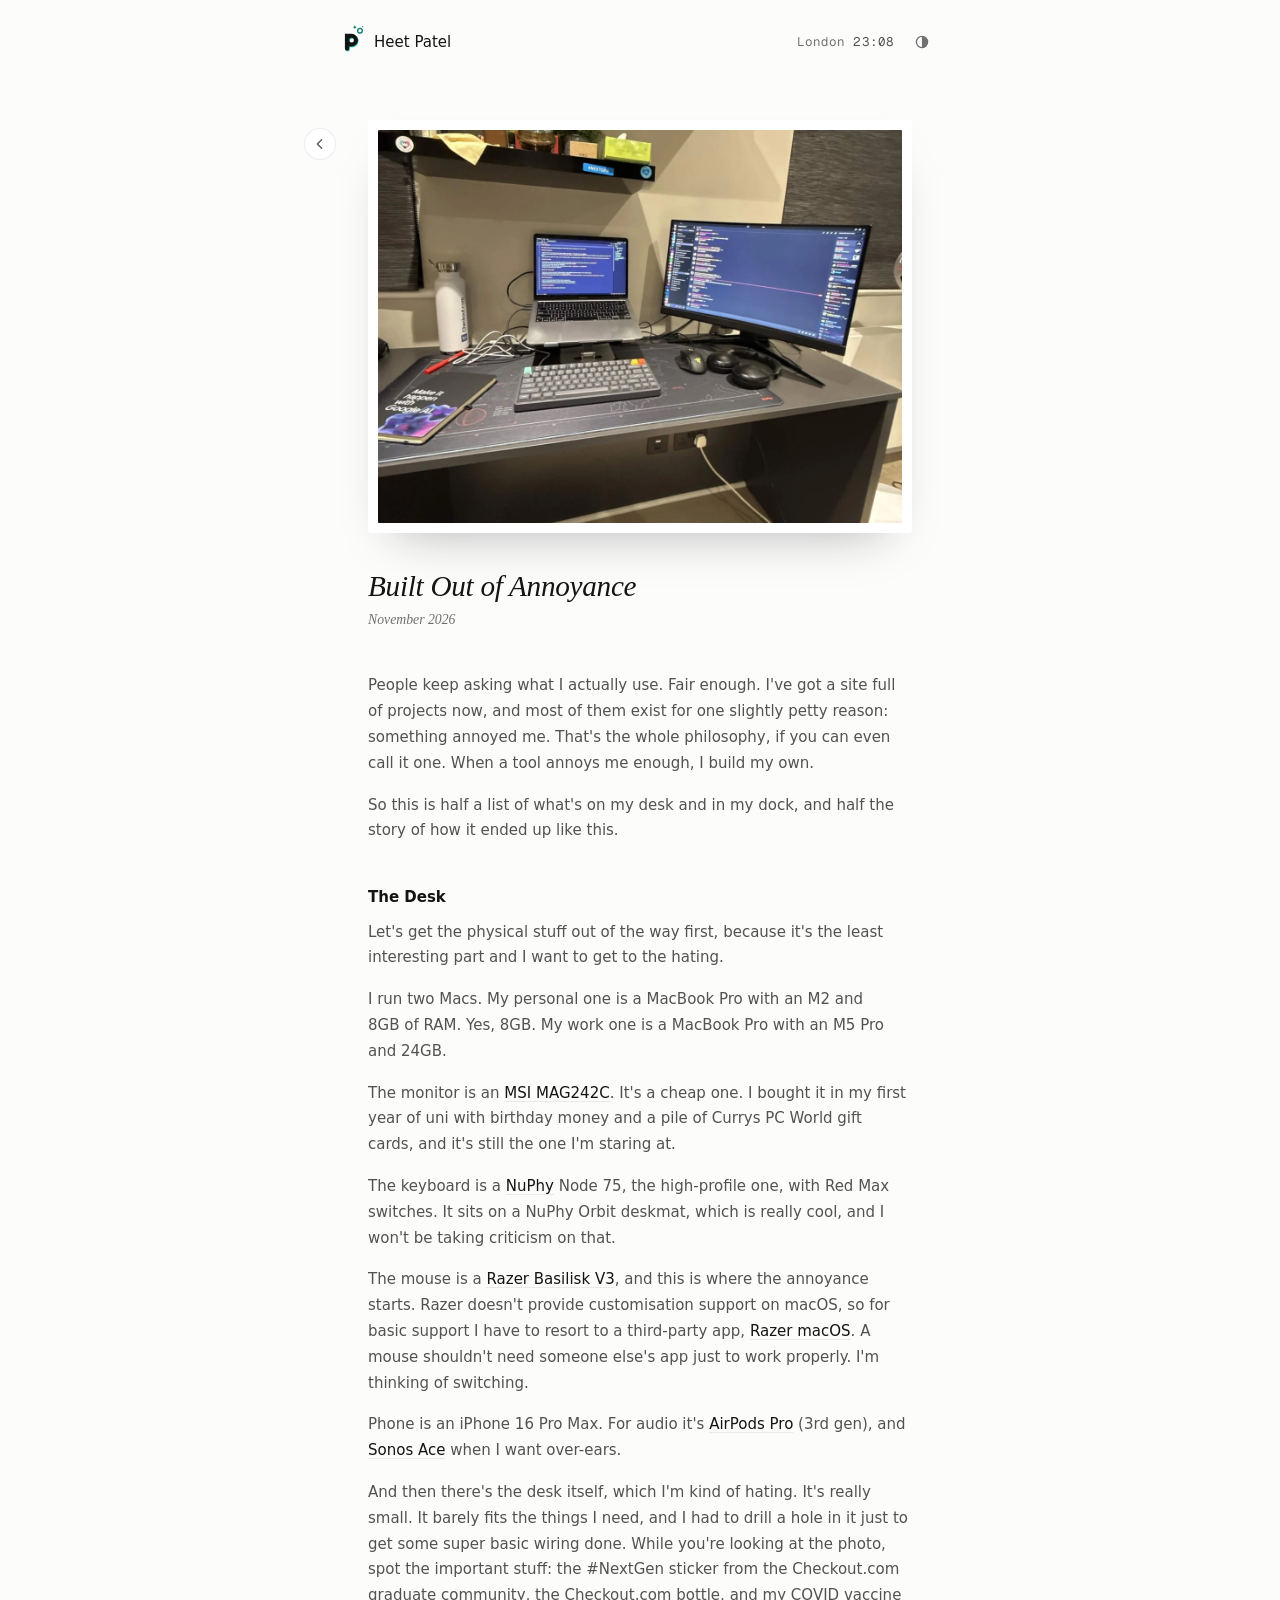
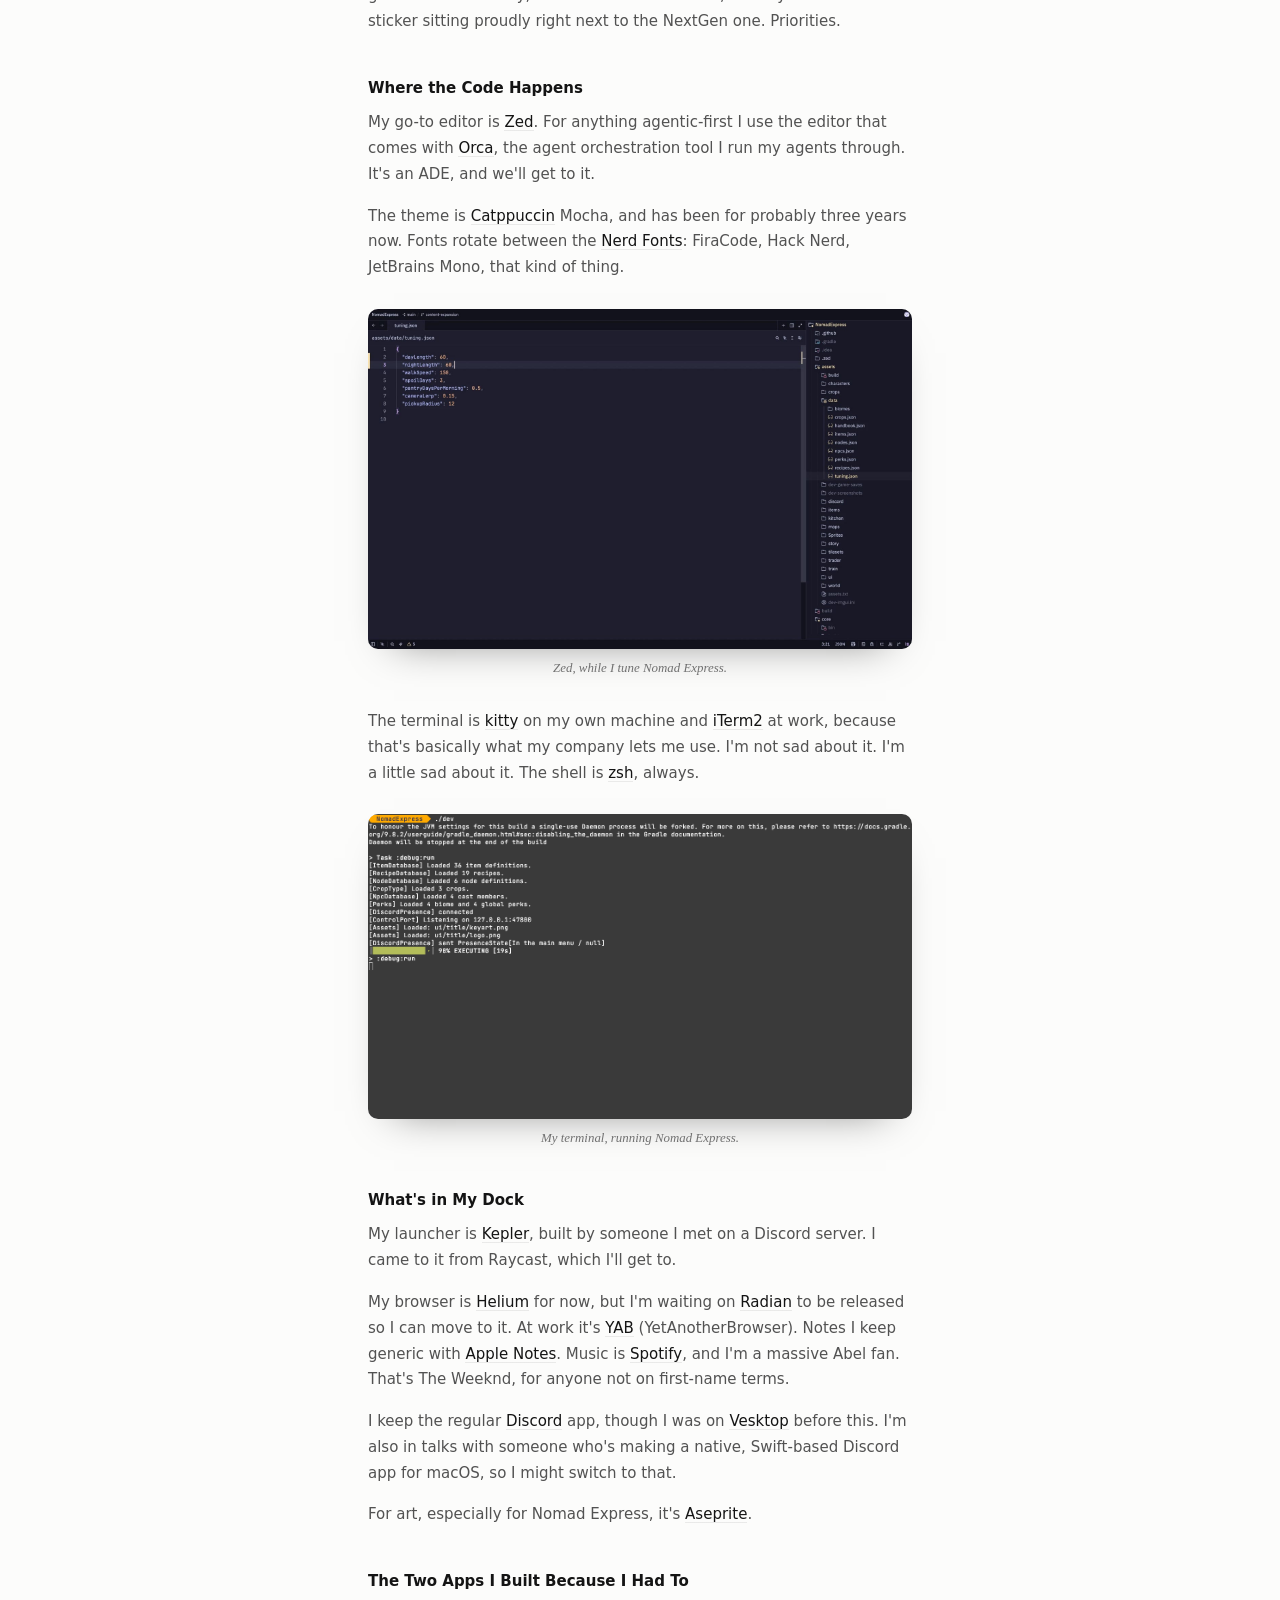
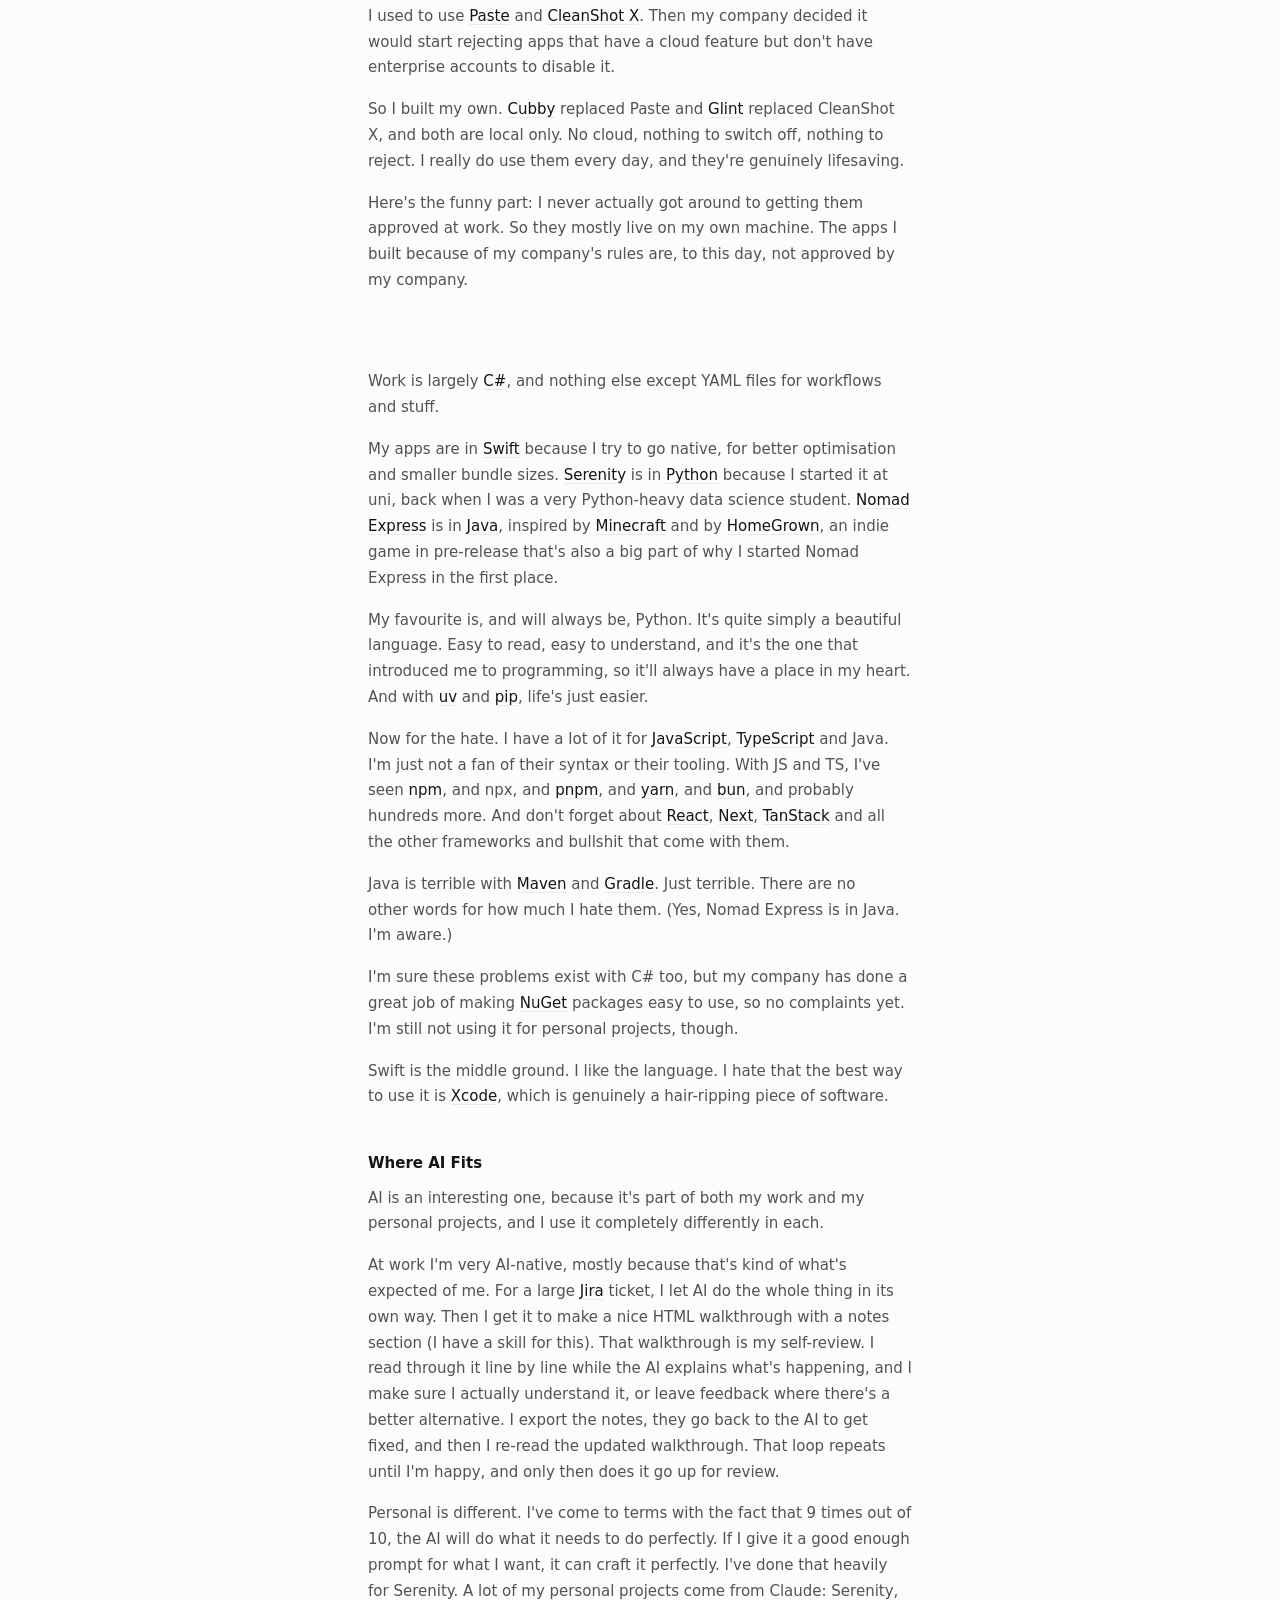
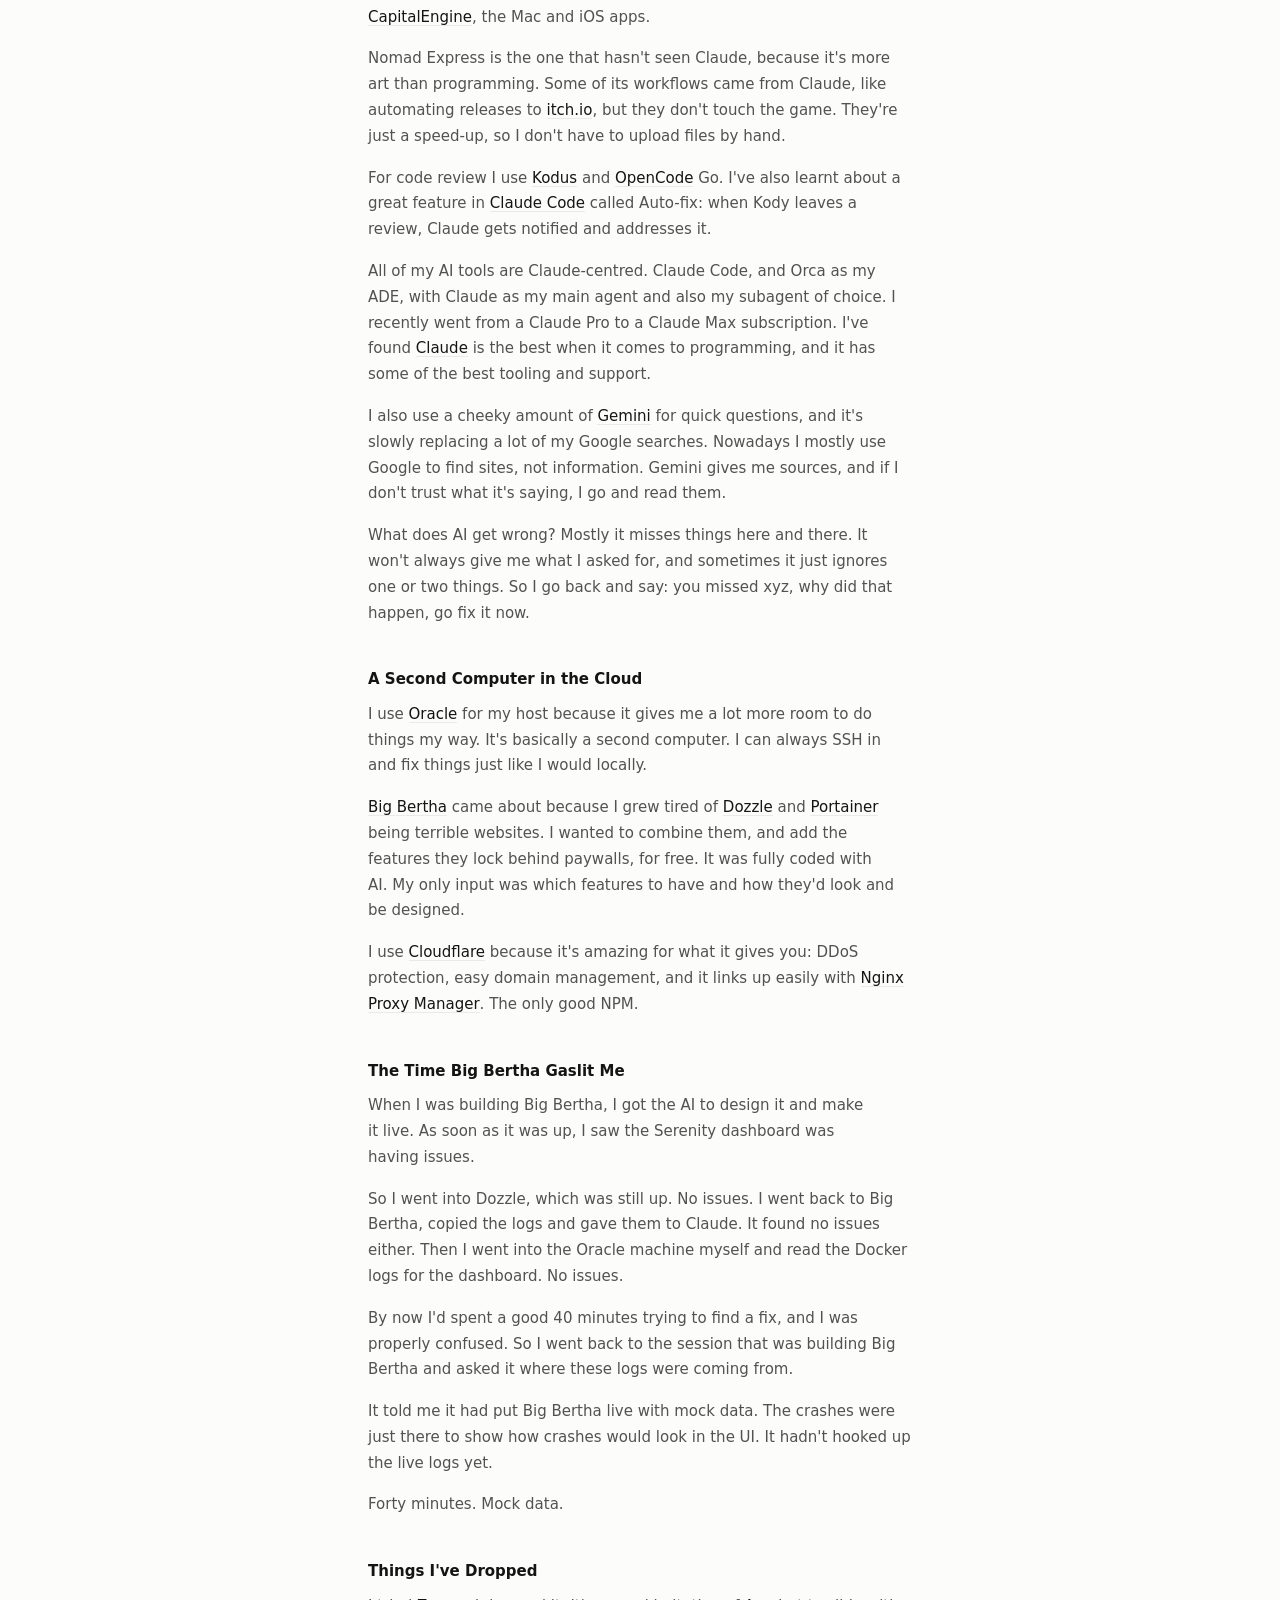
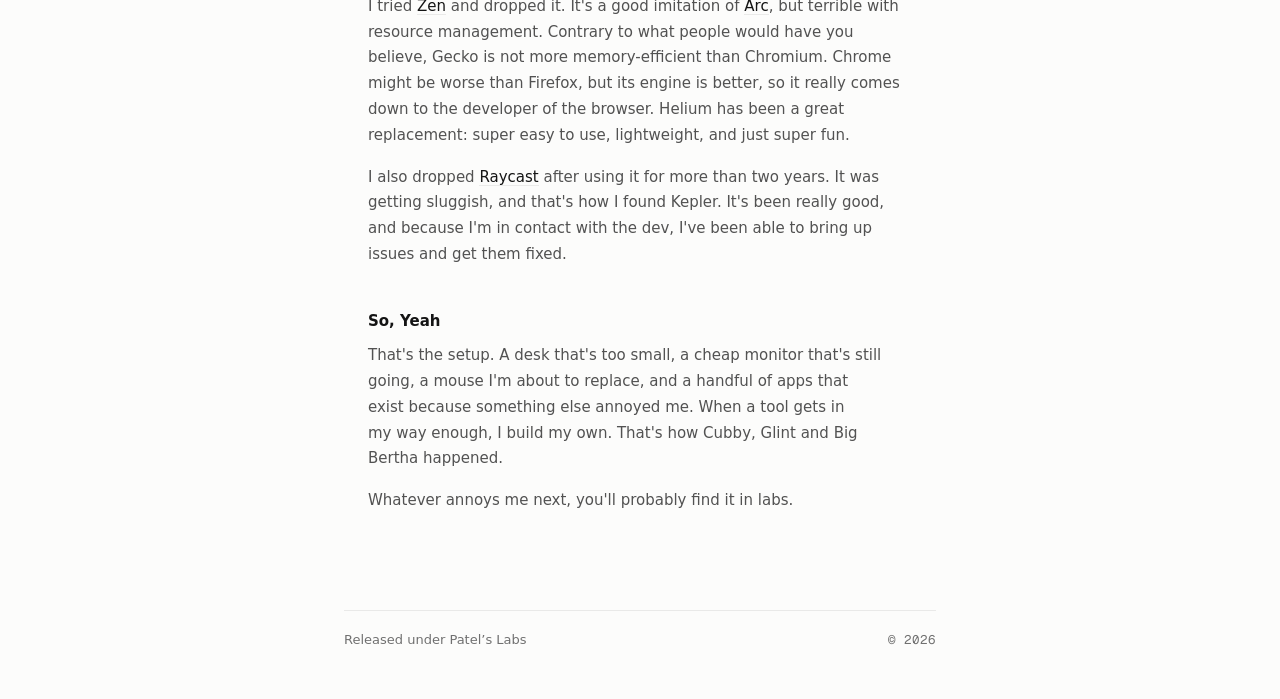
==== lab-notes/built-out-of-annoyance/index.html @ 15975103 "Add lab notes and the first post, Built Out of Annoyance" ====
<!doctype html>
<html lang="en">
<head>
  <meta charset="utf-8">
  <meta name="viewport" content="width=device-width, initial-scale=1">
  <title>Built Out of Annoyance · Heet Patel</title>
  <meta name="description" content="What's on my desk and in my dock, and why most of my tools exist because something else annoyed me.">
  <meta name="color-scheme" content="dark light">
  <meta name="theme-color" content="#0B0B0C" media="(prefers-color-scheme: dark)">
  <meta name="theme-color" content="#FCFCFB" media="(prefers-color-scheme: light)">
  <meta property="og:title" content="Built Out of Annoyance">
  <meta property="og:description" content="What's on my desk and in my dock, and why most of my tools exist because something else annoyed me.">
  <meta property="og:image" content="https://patelheet.com/assets/notes/built-out-of-annoyance/desk.jpg">
  <meta property="og:url" content="https://patelheet.com/lab-notes/built-out-of-annoyance/">
  <meta property="og:type" content="article">
  <meta name="twitter:card" content="summary_large_image">
  <link rel="icon" href="/assets/brand/favicon.svg" type="image/svg+xml">
  <link rel="icon" href="/assets/brand/favicon.ico" sizes="any">
  <link rel="apple-touch-icon" href="/assets/brand/apple-touch-icon.png">
  <link rel="preconnect" href="https://fonts.googleapis.com">
  <link rel="preconnect" href="https://fonts.gstatic.com" crossorigin>
  <link rel="stylesheet" href="https://fonts.googleapis.com/css2?family=Geist+Mono:wght@400;500&display=swap">
  <link rel="preconnect" href="https://api.fontshare.com" crossorigin>
  <link rel="stylesheet" href="https://api.fontshare.com/v2/css?f[]=satoshi@400,500,700&display=swap">
  <link rel="stylesheet" href="https://api.fontshare.com/v2/css?f[]=sentient@300,301,400,401&display=swap">
  <link rel="stylesheet" href="/styles.css">
  <link rel="stylesheet" href="/notes.css">
  <script>
    document.documentElement.classList.add("js");
    try { const t = localStorage.getItem("theme"); if (t) document.documentElement.dataset.theme = t; } catch (e) {}
  </script>
</head>
<body>
  <a class="skip" href="#main">Skip to content</a>
  <header class="bar" data-reveal>
    <a class="id" href="/" aria-label="Heet Patel, home">
      <svg class="mark" viewBox="128 -6 326 448" aria-hidden="true">
        <path class="mark-shadow" transform="translate(12,12)" fill-rule="evenodd" d="M140,140 H250 A105,105 0 0 1 250,350 H210 V385 A35,35 0 0 1 140,385 Z M210,245 A40,40 0 1 0 290,245 A40,40 0 1 0 210,245 Z"/>
        <path class="mark-p" fill-rule="evenodd" d="M140,140 H250 A105,105 0 0 1 250,350 H210 V385 A35,35 0 0 1 140,385 Z M210,245 A40,40 0 1 0 290,245 A40,40 0 1 0 210,245 Z"/>
        <circle class="mark-ring" cx="390" cy="88" r="39"/>
        <path class="mark-spark" d="M305,0 Q311,24 335,30 Q311,36 305,60 Q299,36 275,30 Q299,24 305,0 Z"/>
        <circle class="mark-dot" cx="436" cy="22" r="10"/>
      </svg>
      <span>Heet Patel</span>
    </a>
    <div class="bar-right">
      <span class="clock" title="My local time">London <time id="clock">--:--</time></span>
      <button class="theme" id="theme" type="button" aria-label="Toggle light and dark theme">
        <svg viewBox="0 0 20 20" aria-hidden="true"><circle cx="10" cy="10" r="7"/><path d="M10 3 A7 7 0 0 1 10 17 Z"/></svg>
      </button>
    </div>
  </header>

  <main id="main">
    <article class="post">
      <a class="back" href="/#notes-h" aria-label="Back to home"><svg viewBox="0 0 16 16" aria-hidden="true"><path d="M10 3 5 8l5 5" fill="none" stroke="currentColor" stroke-width="1.6" stroke-linecap="round" stroke-linejoin="round"/></svg></a>
      <button class="hero rv" type="button" data-zoom><img src="/assets/notes/built-out-of-annoyance/desk.jpg" alt="My desk: a MacBook Pro on a stand, an MSI monitor, a NuPhy keyboard on a NuPhy Orbit deskmat, a Razer mouse, Sonos Ace headphones and a Checkout.com bottle, under two shelves" width="1200" height="1600"></button>
      <h1 class="rv">Built Out of Annoyance</h1>
      <p class="date rv"><time datetime="2026-11">November 2026</time></p>
<p class="rv">People keep asking what I actually use. Fair enough. I've got a site full of projects now, and most of them exist for one slightly petty reason: something annoyed me. That's the whole philosophy, if you can even call it one. When a tool annoys me enough, I build my own.</p>

<p class="rv">So this is half a list of what's on my desk and in my dock, and half the story of how it ended up like this.</p>

<h2 class="rv">The Desk</h2>

<p class="rv">Let's get the physical stuff out of the way first, because it's the least interesting part and I want to get to the hating.</p>

<p class="rv">I run two Macs. My personal one is a MacBook Pro with an M2 and 8GB of RAM. Yes, 8GB. My work one is a MacBook Pro with an M5 Pro and 24GB.</p>

<p class="rv">The monitor is an <a class="tool" data-tool="msi">MSI MAG242C</a>. It's a cheap one. I bought it in my first year of uni with birthday money and a pile of Currys PC World gift cards, and it's still the one I'm staring at.</p>

<p class="rv">The keyboard is a <a class="tool" data-tool="nuphy">NuPhy</a> Node 75, the high-profile one, with Red Max switches. It sits on a NuPhy Orbit deskmat, which is really cool, and I won't be taking criticism on that.</p>

<p class="rv">The mouse is a <a class="tool" data-tool="razer">Razer Basilisk V3</a>, and this is where the annoyance starts. Razer doesn't provide customisation support on macOS, so for basic support I have to resort to a third-party app, <a class="tool" data-tool="razermacos">Razer macOS</a>. A mouse shouldn't need someone else's app just to work properly. I'm thinking of switching.</p>

<p class="rv">Phone is an iPhone 16 Pro Max. For audio it's <a class="tool" data-tool="airpods">AirPods Pro</a> (3rd gen), and <a class="tool" data-tool="sonos">Sonos Ace</a> when I want over-ears.</p>

<p class="rv">And then there's the desk itself, which I'm kind of hating. It's really small. It barely fits the things I need, and I had to drill a hole in it just to get some super basic wiring done. While you're looking at the photo, spot the important stuff: the #NextGen sticker from the Checkout.com graduate community, the Checkout.com bottle, and my COVID vaccine sticker sitting proudly right next to the NextGen one. Priorities.</p>

<h2 class="rv">Where the Code Happens</h2>

<p class="rv">My go-to editor is <a class="tool" data-tool="zed">Zed</a>. For anything agentic-first I use the editor that comes with <a class="tool" data-tool="orca">Orca</a>, the agent orchestration tool I run my agents through. It's an ADE, and we'll get to it.</p>

<p class="rv">The theme is <a class="tool" data-tool="catppuccin">Catppuccin</a> Mocha, and has been for probably three years now. Fonts rotate between the <a class="tool" data-tool="nerdfonts">Nerd Fonts</a>: FiraCode, Hack Nerd, JetBrains Mono, that kind of thing.</p>

<figure class="rv">
  <button class="shot" type="button" data-zoom><img src="/assets/notes/built-out-of-annoyance/zed.jpg" alt="Zed with a JSON tuning file open, the Nomad Express project tree on the right" width="1600" height="1000" loading="lazy"></button>
  <figcaption>Zed, while I tune Nomad Express.</figcaption>
</figure>

<p class="rv">The terminal is <a class="tool" data-tool="kitty">kitty</a> on my own machine and <a class="tool" data-tool="iterm">iTerm2</a> at work, because that's basically what my company lets me use. I'm not sad about it. I'm a little sad about it. The shell is <a class="tool" data-tool="zsh">zsh</a>, always.</p>

<figure class="rv">
  <button class="shot" type="button" data-zoom><img src="/assets/notes/built-out-of-annoyance/terminal.png" alt="A terminal running Nomad Express through Gradle, loading items, recipes, NPCs and perks" width="1264" height="707" loading="lazy"></button>
  <figcaption>My terminal, running Nomad Express.</figcaption>
</figure>

<h2 class="rv">What's in My Dock</h2>

<p class="rv">My launcher is <a class="tool" data-tool="kepler">Kepler</a>, built by someone I met on a Discord server. I came to it from Raycast, which I'll get to.</p>

<p class="rv">My browser is <a class="tool" data-tool="helium">Helium</a> for now, but I'm waiting on <a class="tool" data-tool="radian">Radian</a> to be released so I can move to it. At work it's <a class="tool" data-tool="yab">YAB</a> (YetAnotherBrowser). Notes I keep generic with <a class="tool" data-tool="notes">Apple Notes</a>. Music is <a class="tool" data-tool="spotify">Spotify</a>, and I'm a massive Abel fan. That's The Weeknd, for anyone not on first-name terms.</p>

<p class="rv">I keep the regular <a class="tool" data-tool="discord">Discord</a> app, though I was on <a class="tool" data-tool="vesktop">Vesktop</a> before this. I'm also in talks with someone who's making a native, Swift-based Discord app for macOS, so I might switch to that.</p>

<p class="rv">For art, especially for Nomad Express, it's <a class="tool" data-tool="aseprite">Aseprite</a>.</p>

<h2 class="rv">The Two Apps I Built Because I Had To</h2>

<p class="rv">I used to use <a class="tool" data-tool="paste">Paste</a> and <a class="tool" data-tool="cleanshot">CleanShot X</a>. Then my company decided it would start rejecting apps that have a cloud feature but don't have enterprise accounts to disable it.</p>

<p class="rv">So I built my own. <a class="tool" data-tool="cubby">Cubby</a> replaced Paste and <a class="tool" data-tool="glint">Glint</a> replaced CleanShot X, and both are local only. No cloud, nothing to switch off, nothing to reject. I really do use them every day, and they're genuinely lifesaving.</p>

<p class="rv">Here's the funny part: I never actually got around to getting them approved at work. So they mostly live on my own machine. The apps I built because of my company's rules are, to this day, not approved by my company.</p>

<h2 class="rv">Languages I Love, and Languages I Put Up With</h2>

<p class="rv">Work is largely <a class="tool" data-tool="csharp">C#</a>, and nothing else except YAML files for workflows and stuff.</p>

<p class="rv">My apps are in <a class="tool" data-tool="swift">Swift</a> because I try to go native, for better optimisation and smaller bundle sizes. <a class="tool" data-tool="serenity">Serenity</a> is in <a class="tool" data-tool="python">Python</a> because I started it at uni, back when I was a very Python-heavy data science student. <a class="tool" data-tool="nomad">Nomad Express</a> is in <a class="tool" data-tool="java">Java</a>, inspired by <a class="tool" data-tool="minecraft">Minecraft</a> and by <a class="tool" data-tool="homegrown">HomeGrown</a>, an indie game in pre-release that's also a big part of why I started Nomad Express in the first place.</p>

<p class="rv">My favourite is, and will always be, Python. It's quite simply a beautiful language. Easy to read, easy to understand, and it's the one that introduced me to programming, so it'll always have a place in my heart. And with <a class="tool" data-tool="uv">uv</a> and <a class="tool" data-tool="pip">pip</a>, life's just easier.</p>

<p class="rv">Now for the hate. I have a lot of it for <a class="tool" data-tool="js">JavaScript</a>, <a class="tool" data-tool="ts">TypeScript</a> and Java. I'm just not a fan of their syntax or their tooling. With JS and TS, I've seen <a class="tool" data-tool="npm">npm</a>, and npx, and <a class="tool" data-tool="pnpm">pnpm</a>, and <a class="tool" data-tool="yarn">yarn</a>, and <a class="tool" data-tool="bun">bun</a>, and probably hundreds more. And don't forget about <a class="tool" data-tool="react">React</a>, <a class="tool" data-tool="next">Next</a>, <a class="tool" data-tool="tanstack">TanStack</a> and all the other frameworks and bullshit that come with them.</p>

<p class="rv">Java is terrible with <a class="tool" data-tool="maven">Maven</a> and <a class="tool" data-tool="gradle">Gradle</a>. Just terrible. There are no other words for how much I hate them. (Yes, Nomad Express is in Java. I'm aware.)</p>

<p class="rv">I'm sure these problems exist with C# too, but my company has done a great job of making <a class="tool" data-tool="nuget">NuGet</a> packages easy to use, so no complaints yet. I'm still not using it for personal projects, though.</p>

<p class="rv">Swift is the middle ground. I like the language. I hate that the best way to use it is <a class="tool" data-tool="xcode">Xcode</a>, which is genuinely a hair-ripping piece of software.</p>

<h2 class="rv">Where AI Fits</h2>

<p class="rv">AI is an interesting one, because it's part of both my work and my personal projects, and I use it completely differently in each.</p>

<p class="rv">At work I'm very AI-native, mostly because that's kind of what's expected of me. For a large <a class="tool" data-tool="jira">Jira</a> ticket, I let AI do the whole thing in its own way. Then I get it to make a nice HTML walkthrough with a notes section (I have a skill for this). That walkthrough is my self-review. I read through it line by line while the AI explains what's happening, and I make sure I actually understand it, or leave feedback where there's a better alternative. I export the notes, they go back to the AI to get fixed, and then I re-read the updated walkthrough. That loop repeats until I'm happy, and only then does it go up for review.</p>

<p class="rv">Personal is different. I've come to terms with the fact that 9 times out of 10, the AI will do what it needs to do perfectly. If I give it a good enough prompt for what I want, it can craft it perfectly. I've done that heavily for Serenity. A lot of my personal projects come from Claude: Serenity, <a class="tool" data-tool="capitalengine">CapitalEngine</a>, the Mac and iOS apps.</p>

<p class="rv">Nomad Express is the one that hasn't seen Claude, because it's more art than programming. Some of its workflows came from Claude, like automating releases to <a class="tool" data-tool="itch">itch.io</a>, but they don't touch the game. They're just a speed-up, so I don't have to upload files by hand.</p>

<p class="rv">For code review I use <a class="tool" data-tool="kodus">Kodus</a> and <a class="tool" data-tool="opencode">OpenCode</a> Go. I've also learnt about a great feature in <a class="tool" data-tool="claudecode">Claude Code</a> called Auto-fix: when Kody leaves a review, Claude gets notified and addresses it.</p>

<p class="rv">All of my AI tools are Claude-centred. Claude Code, and Orca as my ADE, with Claude as my main agent and also my subagent of choice. I recently went from a Claude Pro to a Claude Max subscription. I've found <a class="tool" data-tool="claude">Claude</a> is the best when it comes to programming, and it has some of the best tooling and support.</p>

<p class="rv">I also use a cheeky amount of <a class="tool" data-tool="gemini">Gemini</a> for quick questions, and it's slowly replacing a lot of my Google searches. Nowadays I mostly use Google to find sites, not information. Gemini gives me sources, and if I don't trust what it's saying, I go and read them.</p>

<p class="rv">What does AI get wrong? Mostly it misses things here and there. It won't always give me what I asked for, and sometimes it just ignores one or two things. So I go back and say: you missed xyz, why did that happen, go fix it now.</p>

<h2 class="rv">A Second Computer in the Cloud</h2>

<p class="rv">I use <a class="tool" data-tool="oracle">Oracle</a> for my host because it gives me a lot more room to do things my way. It's basically a second computer. I can always SSH in and fix things just like I would locally.</p>

<p class="rv"><a class="tool" data-tool="bertha">Big Bertha</a> came about because I grew tired of <a class="tool" data-tool="dozzle">Dozzle</a> and <a class="tool" data-tool="portainer">Portainer</a> being terrible websites. I wanted to combine them, and add the features they lock behind paywalls, for free. It was fully coded with AI. My only input was which features to have and how they'd look and be designed.</p>

<p class="rv">I use <a class="tool" data-tool="cloudflare">Cloudflare</a> because it's amazing for what it gives you: DDoS protection, easy domain management, and it links up easily with <a class="tool" data-tool="npmanager">Nginx Proxy Manager</a>. The only good NPM.</p>

<h2 class="rv">The Time Big Bertha Gaslit Me</h2>

<p class="rv">When I was building Big Bertha, I got the AI to design it and make it live. As soon as it was up, I saw the Serenity dashboard was having issues.</p>

<p class="rv">So I went into Dozzle, which was still up. No issues. I went back to Big Bertha, copied the logs and gave them to Claude. It found no issues either. Then I went into the Oracle machine myself and read the Docker logs for the dashboard. No issues.</p>

<p class="rv">By now I'd spent a good 40 minutes trying to find a fix, and I was properly confused. So I went back to the session that was building Big Bertha and asked it where these logs were coming from.</p>

<p class="rv">It told me it had put Big Bertha live with mock data. The crashes were just there to show how crashes would look in the UI. It hadn't hooked up the live logs yet.</p>

<p class="rv">Forty minutes. Mock data.</p>

<h2 class="rv">Things I've Dropped</h2>

<p class="rv">I tried <a class="tool" data-tool="zen">Zen</a> and dropped it. It's a good imitation of <a class="tool" data-tool="arc">Arc</a>, but terrible with resource management. Contrary to what people would have you believe, Gecko is not more memory-efficient than Chromium. Chrome might be worse than Firefox, but its engine is better, so it really comes down to the developer of the browser. Helium has been a great replacement: super easy to use, lightweight, and just super fun.</p>

<p class="rv">I also dropped <a class="tool" data-tool="raycast">Raycast</a> after using it for more than two years. It was getting sluggish, and that's how I found Kepler. It's been really good, and because I'm in contact with the dev, I've been able to bring up issues and get them fixed.</p>

<h2 class="rv">So, Yeah</h2>

<p class="rv">That's the setup. A desk that's too small, a cheap monitor that's still going, a mouse I'm about to replace, and a handful of apps that exist because something else annoyed me. When a tool gets in my way enough, I build my own. That's how Cubby, Glint and Big Bertha happened.</p>

<p class="rv">Whatever annoys me next, you'll probably find it in labs.</p>

    </article>
  </main>

  <footer class="foot" data-reveal>
    <span>Released under Patel&rsquo;s Labs</span>
    <span class="mono">&copy; <span id="year">2026</span></span>
  </footer>

  <script src="/script.js" defer></script>
  <script src="/notes.js" defer></script>
</body>
</html>
---- styles.css ----
/* Heet Patel — patelheet.com
   Near-black / near-white neutrals; the Patel's Labs teal only lives in the logo and the status dot. */

:root {
  --bg: #0B0B0C;
  --surface: #151516;
  --ink: #EDEDEC;
  --ink-2: #A3A3A3;
  --ink-3: #8A8A8A;
  --line: rgba(237, 237, 236, 0.08);
  --hover: rgba(237, 237, 236, 0.04);
  --thumb-bg: #1A1A1B;
  --accent: #19B8A6;
  --shadow-p: #0E7C74;
  --mark: #EDEDEC;
  --spark: #6FF5DC;

  --sans: "Satoshi", "Helvetica Neue", system-ui, sans-serif;
  --serif: "Sentient", "Iowan Old Style", Georgia, serif;
  --mono: "Geist Mono", ui-monospace, "SF Mono", Menlo, monospace;
  --serif-size: 0.86;
  --ease: cubic-bezier(0.16, 1, 0.3, 1);
  --ease-io: cubic-bezier(0.65, 0, 0.35, 1);
  color-scheme: dark;
}

:root[data-theme="light"] {
  --bg: #FCFCFB;
  --surface: #FFFFFF;
  --ink: #141414;
  --ink-2: #525252;
  --ink-3: #707070;
  --line: rgba(20, 20, 20, 0.08);
  --hover: rgba(20, 20, 20, 0.03);
  --thumb-bg: #F0F0EF;
  --accent: #0E7C74;
  --shadow-p: #19B8A6;
  --mark: #141414;
  --spark: #0E7C74;
  color-scheme: light;
}

@media (prefers-color-scheme: light) {
  :root:not([data-theme="dark"]) {
    --bg: #FCFCFB;
    --surface: #FFFFFF;
    --ink: #141414;
    --ink-2: #525252;
    --ink-3: #707070;
    --line: rgba(20, 20, 20, 0.08);
    --hover: rgba(20, 20, 20, 0.03);
    --thumb-bg: #F0F0EF;
    --accent: #0E7C74;
    --shadow-p: #19B8A6;
    --mark: #141414;
    --spark: #0E7C74;
    color-scheme: light;
  }
}

*, *::before, *::after { box-sizing: border-box; }
html { -webkit-text-size-adjust: 100%; }
body {
  margin: 0;
  background: var(--bg);
  color: var(--ink-2);
  font: 400 15px/1.6 var(--sans);
  -webkit-font-smoothing: antialiased;
  text-rendering: optimizeLegibility;
  font-feature-settings: "ss01", "cv11";
}
::selection { background: var(--accent); color: var(--bg); }

.skip {
  position: absolute; left: 16px; top: -40px;
  background: var(--ink); color: var(--bg); padding: 6px 10px; border-radius: 6px;
  z-index: 10; transition: top 0.2s var(--ease);
}
.skip:focus { top: 12px; }

:focus-visible { outline: 2px solid var(--accent); outline-offset: 3px; border-radius: 4px; }

/* ---------- layout ---------- */
.bar, main, .foot {
  width: 100%;
  max-width: 640px;
  margin-inline: auto;
  padding-inline: 24px;
}

.bar {
  display: flex; align-items: center; justify-content: space-between;
  padding-top: 28px; padding-bottom: 8px;
}
.id {
  display: inline-flex; align-items: center; gap: 10px;
  color: var(--ink); text-decoration: none; font-weight: 500;
}
.bar-right { display: flex; align-items: center; gap: 14px; }
.clock { font: 400 12.5px/1 var(--mono); color: var(--ink-3); letter-spacing: 0.01em; }
.clock time { color: var(--ink-2); font-variant-numeric: tabular-nums; }
.clock .sep { animation: blink 2s steps(1) infinite; }
@keyframes blink { 50% { opacity: 0.25; } }

.theme {
  width: 28px; height: 28px; display: grid; place-items: center;
  background: none; border: 0; border-radius: 6px; cursor: pointer;
  color: var(--ink-3); transition: color 0.2s, background 0.2s;
}
.theme:hover { color: var(--ink); background: var(--hover); }
.theme svg { width: 16px; height: 16px; transition: transform 0.6s var(--ease); }
.theme svg circle { fill: none; stroke: currentColor; stroke-width: 1.6; }
.theme svg path { fill: currentColor; }
:root[data-theme="light"] .theme svg { transform: rotate(180deg); }

/* ---------- mark ---------- */
.mark { width: 20px; height: 27px; overflow: visible; position: relative; top: -4px; } /* centre the P (not the bubbles) on the name's caps */
.mark-p { fill: var(--mark); }
.mark-shadow { fill: var(--shadow-p); }
.mark-ring { fill: none; stroke: var(--accent); stroke-width: 22; transform-box: fill-box; transform-origin: center; }
.mark-spark, .mark-dot { fill: var(--spark); transform-box: fill-box; transform-origin: center; }

/* bubbles rise once on load, and again on hover */
.mark-ring { animation: rise 0.9s var(--ease) 0.35s backwards; }
.mark-spark { animation: twinkle 0.9s var(--ease) 0.55s backwards; }
.mark-dot { animation: rise 0.9s var(--ease) 0.7s backwards; }
@keyframes rise { from { opacity: 0; transform: translateY(60%) scale(0.4); } }
@keyframes twinkle { 0% { opacity: 0; transform: scale(0) rotate(-90deg); } }

/* ---------- intro ---------- */
.intro { padding-top: 88px; }
h1 {
  margin: 0 0 20px;
  font: 300 calc(30px * var(--serif-size)) / 1.22 var(--serif);
  letter-spacing: -0.01em;
  color: var(--ink);
  text-wrap: balance;
}
h1 em { font-style: italic; }
.intro p { margin: 0; max-width: 54ch; text-wrap: pretty; }

/* ---------- tiles ---------- */
.tiles {
  display: grid; grid-template-columns: repeat(3, 1fr);
  margin-top: 40px;
  border: 1px solid var(--line); border-radius: 12px; overflow: hidden;
}
.tile {
  display: flex; flex-direction: column; gap: 2px;
  padding: 16px 16px 18px;
  transition: background 0.3s var(--ease);
}
.tile + .tile { border-left: 1px solid var(--line); }
.tile:hover { background: var(--hover); }
.label {
  display: inline-flex; align-items: center; gap: 7px;
  font: 500 11px/1 var(--mono); text-transform: uppercase; letter-spacing: 0.08em;
  color: var(--ink-3); margin-bottom: 10px;
}
.value { color: var(--ink); font-weight: 500; }
.sub { font-size: 13px; color: var(--ink-3); }
.pulse { position: relative; width: 6px; height: 6px; border-radius: 50%; background: var(--accent); }
.pulse::after {
  content: ""; position: absolute; inset: 0; border-radius: inherit; background: var(--accent);
  animation: ping 2.4s var(--ease) infinite;
}
@keyframes ping { 70%, 100% { transform: scale(2.6); opacity: 0; } }

/* ---------- sections + rows ---------- */
section + section { margin-top: 56px; }
h2 {
  margin: 0 0 10px;
  font: italic 400 calc(21px * var(--serif-size)) / 1 var(--serif);
  color: var(--ink);
  letter-spacing: -0.005em;
}

.rows { list-style: none; margin: 0 -10px; padding: 0; }
.row {
  position: relative;
  display: grid; grid-template-columns: 9.5rem 1fr auto; gap: 0 16px; align-items: baseline;
  padding: 14.5px 10px 13.5px; border-radius: 8px; /* optical: equal space above caps and below baseline */
  color: inherit; text-decoration: none;
  transition: background 0.25s var(--ease), opacity 0.35s var(--ease);
}
.rows li + li .row::before,
.rows.plain .row + .row::before {
  content: ""; position: absolute; left: 10px; right: 10px; top: 0;
  border-top: 1px solid var(--line);
  transition: opacity 0.25s;
}
.name { color: var(--ink); font-weight: 500; }
.what { min-width: 0; overflow: hidden; text-overflow: ellipsis; white-space: nowrap; }
.meta { font: 400 12.5px/1 var(--mono); color: var(--ink-3); font-variant-numeric: tabular-nums; }

/* interactive rows: focus the hovered one, quiet the rest */
.rows:not(.plain) .row { cursor: default; }
.rows:not(.plain) a.row { cursor: pointer; }
@media (hover: hover) {
  .rows:not(.plain):hover .row:not(:hover) { opacity: 0.45; }
  .rows:not(.plain) .row:hover { background: var(--hover); }
  .rows:not(.plain) .row:hover::before,
  .rows:not(.plain) li:hover + li .row::before { opacity: 0; }
}
a.row .name::after {
  content: "\2197"; /* north-east arrow */
  display: inline-block; margin-left: 6px;
  font: 400 12px/1 var(--sans); color: var(--ink-3);
  opacity: 0; transform: translate(-4px, 3px);
  transition: opacity 0.25s var(--ease), transform 0.35s var(--ease);
}
a.row:hover .name::after, a.row:focus-visible .name::after { opacity: 1; transform: none; }

/* thumbnails: project logo, or a letter tile when there isn't one */
.rows:not(.plain):not(.bare) .row { grid-template-columns: 30px 10.5rem 1fr auto; align-items: center; }
.rows:not(.plain):not(.bare) .desc { grid-column: 2 / -1; }
.rows.bare .row { grid-template-columns: calc(30px + 16px + 10.5rem) 1fr auto; } /* lines its text up with the labs rows */
.thumb { width: 30px; height: 30px; position: relative; top: -0.5px; /* undo the row's optical text offset */ display: grid; place-items: center; transition: transform 0.45s var(--ease); }
.thumb img { width: 26px; height: 26px; object-fit: contain; display: block; border-radius: 6px; }
.thumb.px img { border-radius: 50%; }
.thumb.blank {
  border-radius: 7px;
  background: var(--thumb-bg);
  box-shadow: inset 0 0 0 1px var(--line);
  font: italic 400 calc(19px * var(--serif-size)) / 1 var(--serif);
  color: var(--ink-3);
  padding-top: 1.5px; /* measured: Sentient italic caps sit ~1.3px high in their line box */
}
@media (hover: hover) {
  .rows:not(.plain) .row:hover .thumb { transform: rotate(-6deg) scale(1.12); }
}

/* inline description: tap/Enter on unlinked rows; read out for linked rows */
.desc {
  grid-column: 1 / -1;
  display: grid; grid-template-rows: 0fr; opacity: 0; visibility: hidden;
  transition: grid-template-rows 0.4s var(--ease), opacity 0.3s var(--ease), visibility 0s 0.4s;
}
.desc > span { overflow: hidden; min-height: 0; max-width: 54ch; font-size: 14px; }
.desc > span::before { content: ""; display: block; height: 8px; } /* spacer collapses with the row, unlike padding */
.desc-stack { display: block; margin-top: 6px; font: 400 12px/1.4 var(--mono); color: var(--ink-3); }
.row[aria-expanded="true"] .desc {
  grid-template-rows: 1fr; opacity: 1; visibility: visible;
  transition: grid-template-rows 0.4s var(--ease), opacity 0.3s var(--ease) 0.05s;
}
.row[aria-expanded] { cursor: pointer !important; }
.row[aria-expanded] .meta::after {
  content: "+"; display: inline-block; width: 1ch; margin-left: 8px; text-align: center;
  transition: transform 0.35s var(--ease);
}
.row[aria-expanded="true"] .meta::after { transform: rotate(45deg); }

/* ---------- links ---------- */
.links { margin: 0; max-width: 54ch; }
.u {
  color: var(--ink); text-decoration: none;
  background: linear-gradient(currentColor, currentColor) 0 100% / 0 1px no-repeat,
              linear-gradient(var(--line), var(--line)) 0 100% / 100% 1px no-repeat;
  transition: background-size 0.35s var(--ease);
  padding-bottom: 1px;
}
.u:hover, .u:focus-visible { background-size: 100% 1px, 100% 1px; }
.copy-label { display: inline-block; transition: opacity 0.2s, transform 0.3s var(--ease); }
.copy.swap .copy-label { opacity: 0; transform: translateY(-4px); }

/* ---------- footer ---------- */
.foot {
  position: relative;
  display: flex; justify-content: space-between;
  margin-top: 96px; padding-top: 20px; padding-bottom: 48px;
  font-size: 13px; color: var(--ink-3);
}
.foot::before { content: ""; position: absolute; top: 0; left: 24px; right: 24px; border-top: 1px solid var(--line); }
.mono { font-family: var(--mono); font-size: 12.5px; }

/* ---------- hover preview card ---------- */
.peek {
  position: fixed; left: 0; top: 0; z-index: 20;
  width: 280px; padding: 14px 16px;
  background: var(--surface);
  border: 1px solid var(--line); border-radius: 10px;
  box-shadow: 0 12px 32px -12px rgba(0, 0, 0, 0.35);
  pointer-events: none;
  opacity: 0;
  transition: opacity 0.2s var(--ease);
  will-change: transform;
}
.peek.on { opacity: 1; }
.peek p { margin: 0; }

.peek-desc { color: var(--ink); font-size: 13.5px; line-height: 1.5; }
.peek-stack { margin-top: 10px !important; font: 400 11.5px/1.4 var(--mono); color: var(--ink-3); }
@media (hover: none) { .peek { display: none; } }

/* ---------- entrance ---------- */
.js [data-reveal] { opacity: 0; transform: translateY(10px); filter: blur(4px); }
.js [data-reveal].in {
  opacity: 1; transform: none; filter: none;
  transition: opacity 0.8s var(--ease), transform 0.8s var(--ease), filter 0.8s var(--ease);
  transition-delay: calc(var(--i, 0) * 70ms);
}

/* theme switch: circular reveal from the toggle */
::view-transition-old(root), ::view-transition-new(root) { animation: none; mix-blend-mode: normal; }
::view-transition-new(root) {
  animation: reveal 0.6s var(--ease-io);
}
@keyframes reveal {
  from { clip-path: circle(0 at var(--tx, 100%) var(--ty, 0)); }
  to { clip-path: circle(var(--tr, 150vmax) at var(--tx, 100%) var(--ty, 0)); }
}

/* ---------- small screens ---------- */
@media (max-width: 560px) {
  .bar, main, .foot { padding-inline: 20px; }
  .intro { padding-top: 56px; }
  h1 { font-size: calc(26px * var(--serif-size)); }
  .clock { display: none; }
  .tiles { grid-template-columns: 1fr; }
  .tile + .tile { border-left: 0; border-top: 1px solid var(--line); }
  .tile { padding: 14px 16px; }
  .tile .label { margin-bottom: 6px; }
  .row, .rows:not(.plain) .row { grid-template-columns: 1fr auto; gap: 2px 12px; }
  .what { grid-column: 1 / -1; grid-row: 2; white-space: normal; font-size: 14px; }
  .meta { grid-column: 2; grid-row: 1; }
  .rows:not(.plain):not(.bare) .row { grid-template-columns: 30px 1fr auto; column-gap: 12px; }
  .rows:not(.plain):not(.bare) .thumb { grid-column: 1; grid-row: 1 / 3; align-self: start; margin-top: 1px; }
  .rows:not(.plain):not(.bare) .name { grid-column: 2; grid-row: 1; }
  .rows:not(.plain):not(.bare) .what { grid-column: 2 / -1; grid-row: 2; }
  .rows:not(.plain):not(.bare) .meta { grid-column: 3; grid-row: 1; }
  .rows:not(.plain):not(.bare) .desc { grid-column: 2 / -1; grid-row: 3; }
}

@media (prefers-reduced-motion: reduce) {
  *, *::before, *::after { animation: none !important; transition: none !important; }
  .js [data-reveal] { opacity: 1; transform: none; filter: none; }
}
---- notes.css ----
/* Lab notes: post pages. Builds on styles.css (tokens, bar, footer). */

:root { --frame: #E9E6E0; --frame-shadow: 0 30px 60px -30px rgba(0, 0, 0, 0.6); }
:root[data-theme="light"] { --frame: #FFFFFF; --frame-shadow: 0 24px 48px -28px rgba(20, 20, 20, 0.35); }
@media (prefers-color-scheme: light) {
  :root:not([data-theme="dark"]) { --frame: #FFFFFF; --frame-shadow: 0 24px 48px -28px rgba(20, 20, 20, 0.35); }
}

.post { position: relative; max-width: 640px; margin: 0 auto; padding: 56px 24px 0; }
.post > * { max-width: 560px; margin-left: auto; margin-right: auto; }

/* round back button: hangs left of the column on wide screens, sits inline on narrow ones */
.back {
  position: absolute; left: -40px; top: 64px;
  width: 32px; height: 32px; border-radius: 50%;
  display: grid; place-items: center;
  color: var(--ink-2); background: var(--surface);
  box-shadow: inset 0 0 0 1px var(--line);
  transition: transform 0.35s var(--ease), color 0.2s, background 0.2s;
}
.back:hover { color: var(--ink); transform: translateX(-3px); }
.back svg { width: 14px; height: 14px; }
@media (max-width: 760px) { .back { position: static; margin: 0 0 20px; } }

/* hero: a print in a frame */
.hero {
  display: block; padding: 10px; margin-bottom: 36px;
  background: var(--frame); border-radius: 3px;
  box-shadow: var(--frame-shadow);
  cursor: zoom-in; border: 0; width: 100%;
  transition: transform 0.6s var(--ease);
}
.hero:hover { transform: rotate(-0.6deg) scale(1.01); }
.hero img { display: block; width: 100%; height: auto; aspect-ratio: 4 / 3; object-fit: cover; object-position: 50% 62%; border-radius: 1px; }

.post h1 {
  margin: 0 auto 6px;
  font: italic 400 calc(34px * var(--serif-size)) / 1.2 var(--serif);
  letter-spacing: -0.01em; color: var(--ink);
}
.post .date { margin: 0 auto 44px; font: italic 400 calc(16px * var(--serif-size)) / 1.4 var(--serif); color: var(--ink-3); }

.post h2 {
  margin: 44px auto 12px;
  font: 600 15px/1.3 var(--sans); color: var(--ink); letter-spacing: 0;
}
.post p { margin: 0 auto 16px; font-size: 15px; line-height: 1.72; color: var(--ink-2); text-wrap: pretty; }
.post strong { color: var(--ink); font-weight: 500; }

/* figures */
.post figure { margin: 28px auto 32px; }
.shot {
  display: block; width: 100%; padding: 0; border: 0; cursor: zoom-in;
  border-radius: 10px; overflow: hidden; background: var(--thumb-bg);
  box-shadow: inset 0 0 0 1px var(--line), 0 18px 40px -26px rgba(0, 0, 0, 0.5);
  transition: transform 0.5s var(--ease);
}
.shot:hover { transform: translateY(-2px); }
.shot img { display: block; width: 100%; height: auto; }
.post figcaption { margin-top: 10px; text-align: center; font: italic 400 calc(15px * var(--serif-size)) / 1.4 var(--serif); color: var(--ink-3); }

/* inline tool links (popup on hover/focus/tap) */
a.tool {
  color: var(--ink); text-decoration: none; font-weight: 500;
  background: linear-gradient(var(--line), var(--line)) 0 100% / 100% 1px no-repeat;
  transition: background-size 0.3s var(--ease), color 0.2s;
}
a.tool:hover, a.tool.on { background-image: linear-gradient(currentColor, currentColor); }

.pop {
  position: fixed; left: 0; top: 0; z-index: 30; width: 272px;
  padding: 14px; border-radius: 12px;
  background: var(--surface); box-shadow: inset 0 0 0 1px var(--line), 0 20px 44px -18px rgba(0, 0, 0, 0.45);
  opacity: 0; transform: translateY(var(--from, 6px)) scale(0.97); transform-origin: var(--origin, 50% 0);
  pointer-events: none;
  transition: opacity 0.18s var(--ease), transform 0.32s var(--ease);
}
.pop.on { opacity: 1; transform: none; pointer-events: auto; }
.pop-head { display: flex; align-items: center; gap: 10px; margin-bottom: 8px; }
.pop .thumb { flex: none; }
.pop-name { display: block; color: var(--ink); font-weight: 500; font-size: 14px; line-height: 1.2; }
.pop-kind { display: block; font: 400 11.5px/1.3 var(--mono); color: var(--ink-3); }
.pop-desc { margin: 0; font-size: 13.5px; line-height: 1.5; color: var(--ink-2); }
.pop-link {
  display: inline-flex; gap: 6px; margin-top: 10px;
  font: 400 12px/1 var(--mono); color: var(--ink-3); text-decoration: none;
}
.pop-link:hover { color: var(--ink); }

/* lightbox */
.lightbox {
  border: 0; padding: 0; background: none; max-width: none; max-height: none;
  width: 100vw; height: 100vh; display: grid; place-items: center; cursor: zoom-out;
}
.lightbox:not([open]) { display: none; }
.lightbox::backdrop { background: rgba(8, 8, 9, 0); backdrop-filter: blur(0); transition: background 0.35s var(--ease), backdrop-filter 0.35s var(--ease); }
.lightbox.on::backdrop { background: rgba(8, 8, 9, 0.82); backdrop-filter: blur(6px); }
.lightbox img {
  max-width: min(92vw, 1400px); max-height: 88vh; border-radius: 6px;
  opacity: 0; transform: scale(0.96); transition: opacity 0.3s var(--ease), transform 0.45s var(--ease);
}
.lightbox.on img { opacity: 1; transform: none; }

/* scroll reveal */
.js .rv { opacity: 0; transform: translateY(12px); filter: blur(3px); }
.js .rv.in { opacity: 1; transform: none; filter: none; transition: opacity 0.7s var(--ease), transform 0.7s var(--ease), filter 0.7s var(--ease); }

@media (max-width: 560px) {
  .post { padding: 32px 20px 0; }
  .post h1 { font-size: calc(28px * var(--serif-size)); }
}
@media (prefers-reduced-motion: reduce) { .js .rv { opacity: 1; transform: none; filter: none; } }
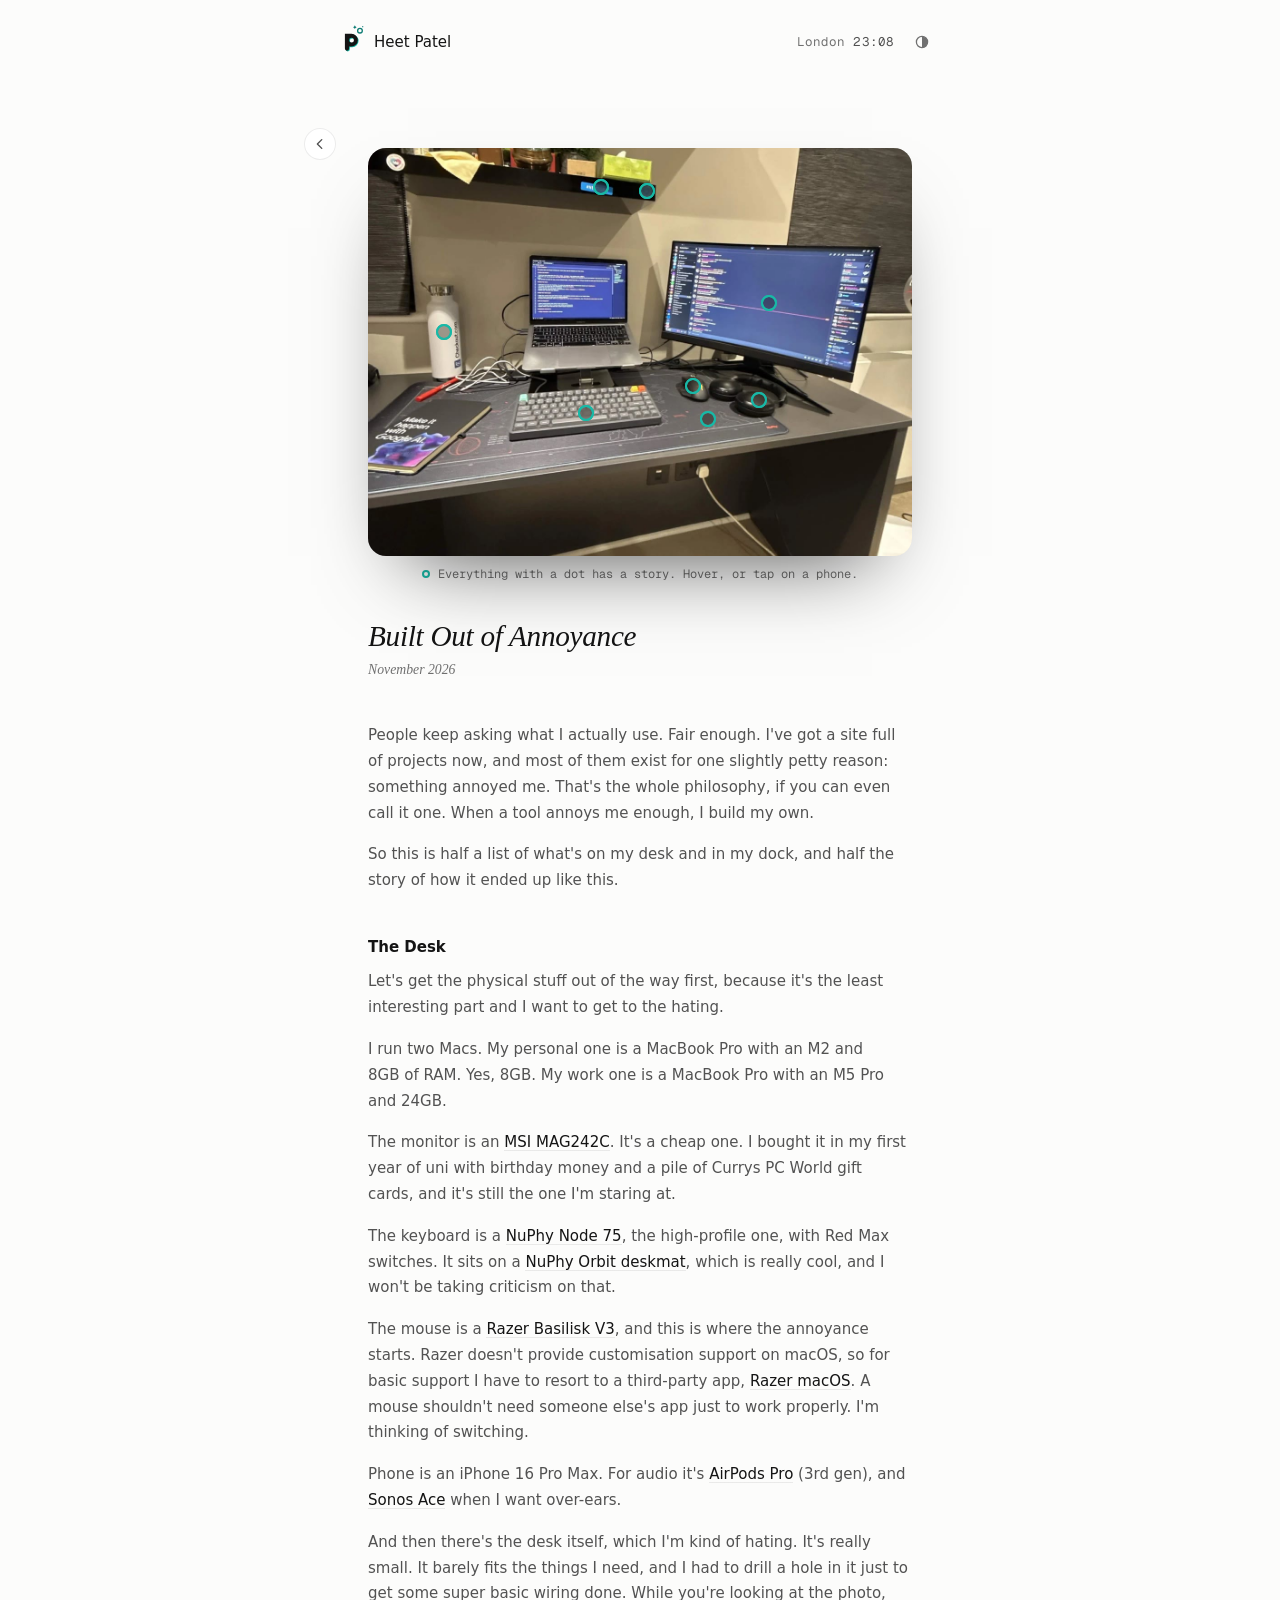
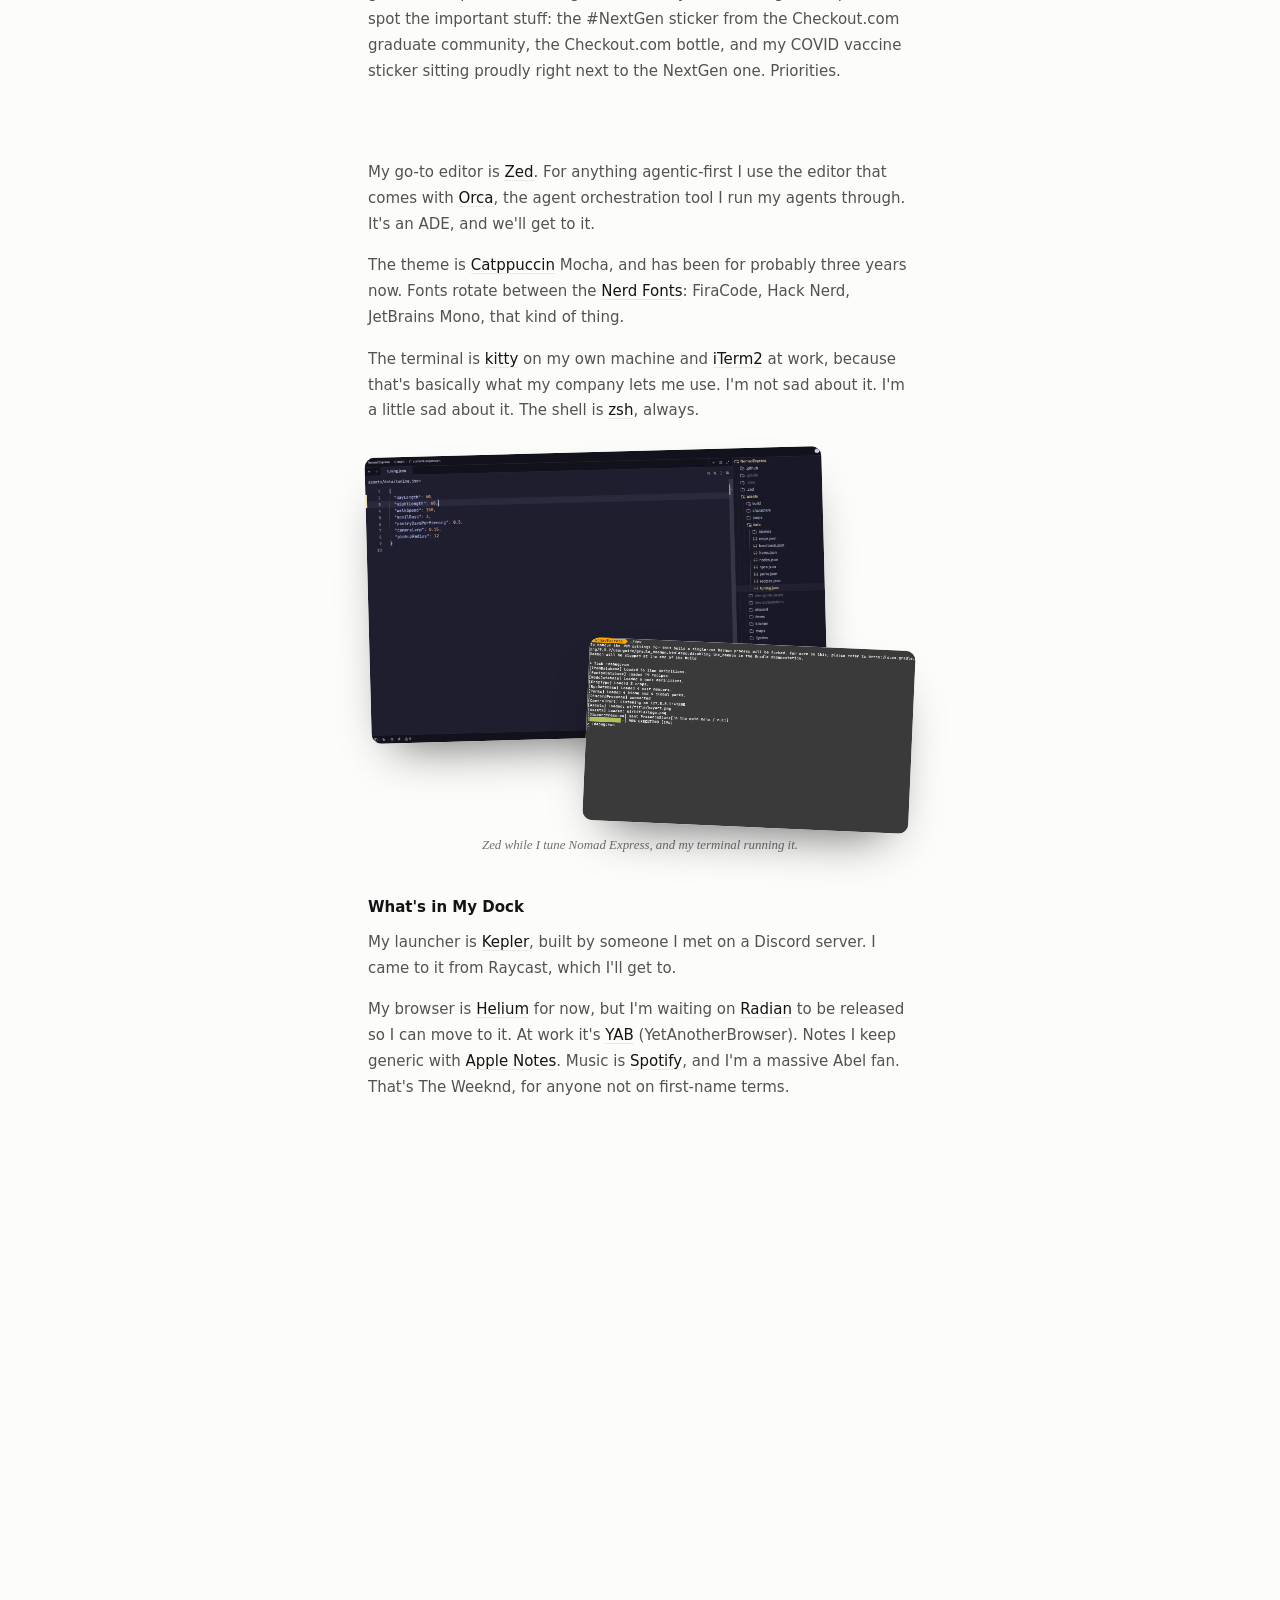
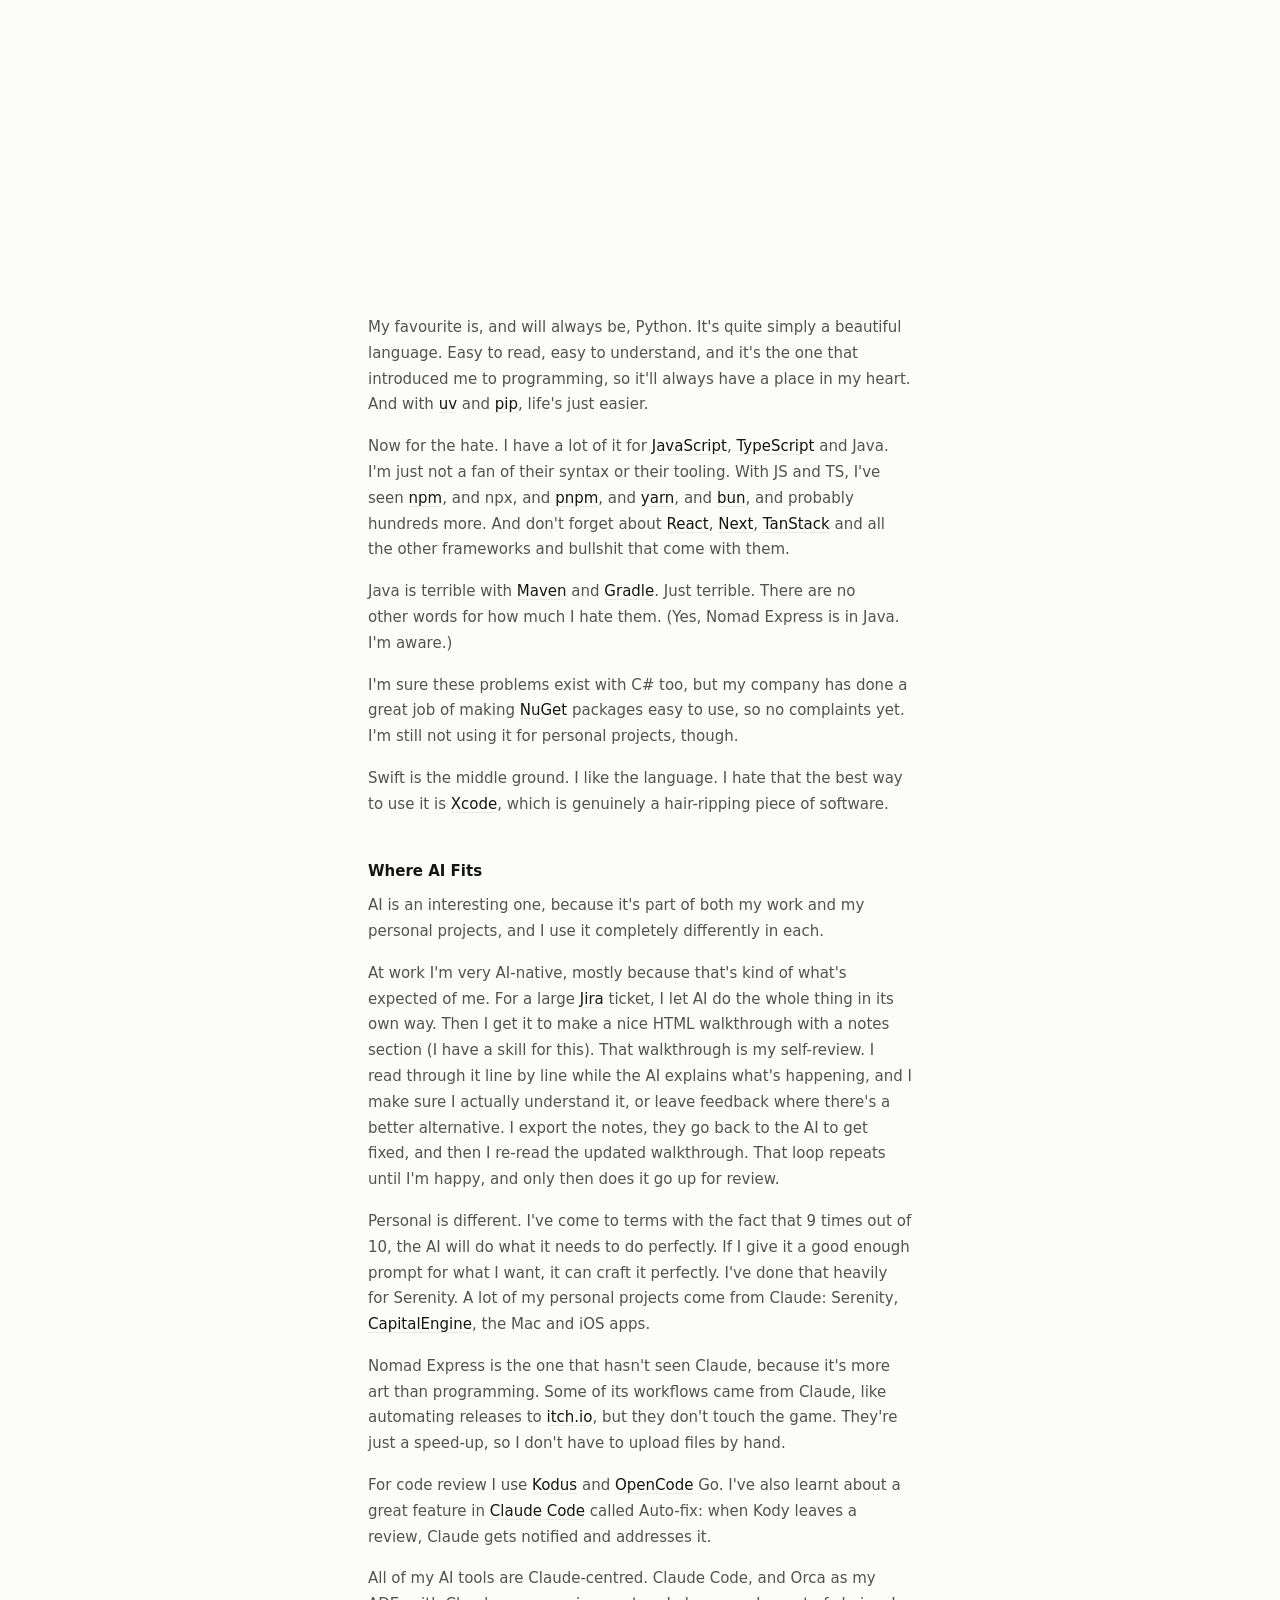
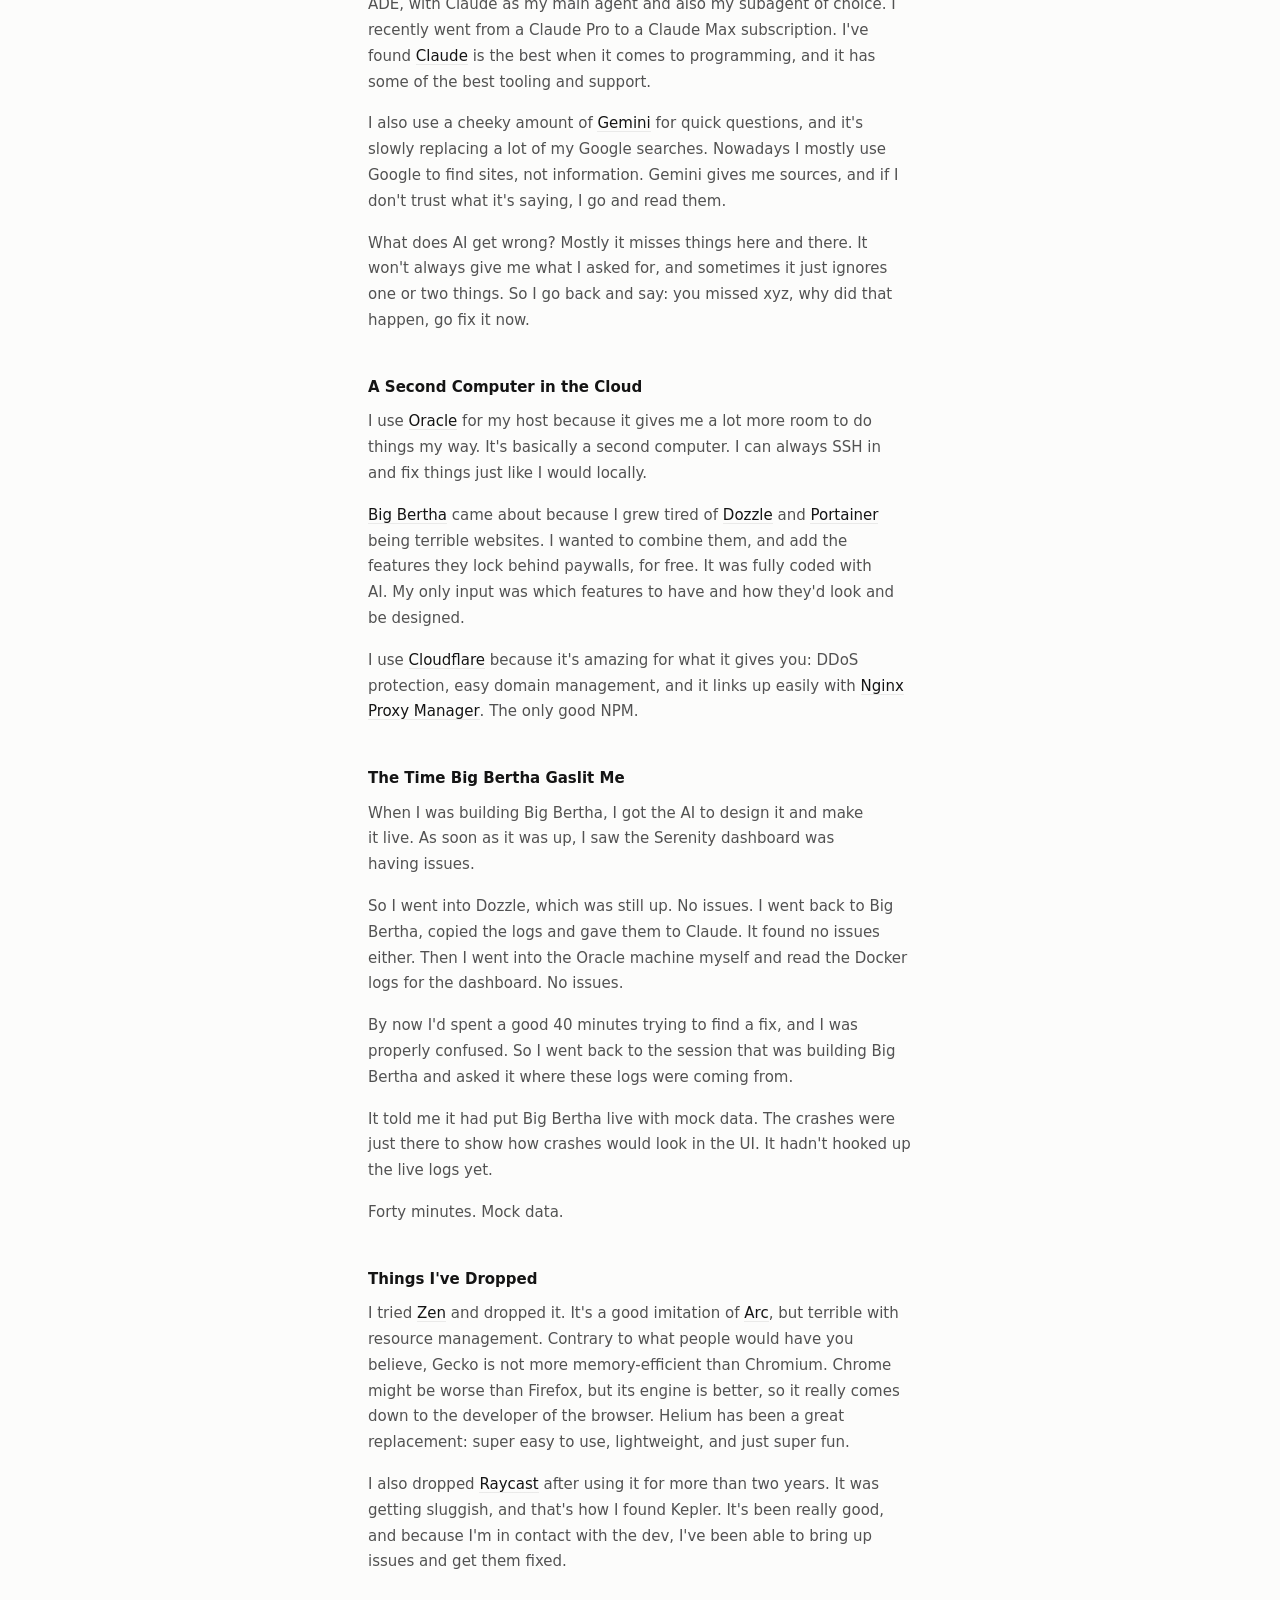
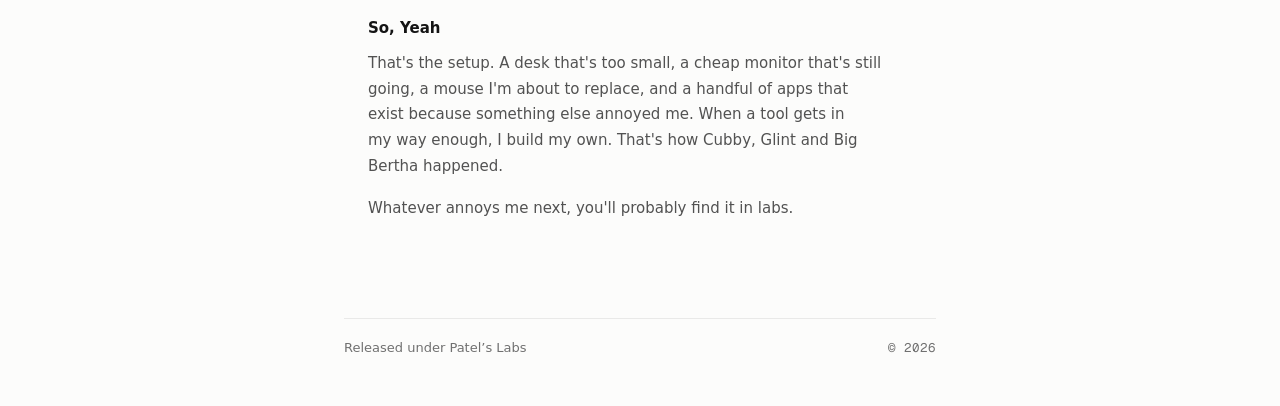
==== commit e1e78146: "Interactive desk photo, screenshot stack, smooth zoom; links for Kepler, NuPhy, Sonos, Orca, Radian," ====
--- a/lab-notes/built-out-of-annoyance/index.html
+++ b/lab-notes/built-out-of-annoyance/index.html
@@ -54,7 +54,23 @@
   <main id="main">
     <article class="post">
       <a class="back" href="/#notes-h" aria-label="Back to home"><svg viewBox="0 0 16 16" aria-hidden="true"><path d="M10 3 5 8l5 5" fill="none" stroke="currentColor" stroke-width="1.6" stroke-linecap="round" stroke-linejoin="round"/></svg></a>
-      <button class="hero rv" type="button" data-zoom><img src="/assets/notes/built-out-of-annoyance/desk.jpg" alt="My desk: a MacBook Pro on a stand, an MSI monitor, a NuPhy keyboard on a NuPhy Orbit deskmat, a Razer mouse, Sonos Ace headphones and a Checkout.com bottle, under two shelves" width="1200" height="1600"></button>
+      <figure class="desk rv">
+        <div class="desk-tilt">
+          <div class="desk-photo" data-zoom data-pos="50% 62%" tabindex="0" role="button" aria-label="Open the desk photo">
+            <img src="/assets/notes/built-out-of-annoyance/desk.jpg" alt="My desk: a MacBook Pro on a stand, an MSI monitor, a NuPhy keyboard on a NuPhy Orbit deskmat, a Razer mouse, Sonos Ace headphones and a Checkout.com bottle, under two shelves" width="1200" height="1600">
+            <span class="desk-sheen" aria-hidden="true"></span>
+          </div>
+          <button class="spot" type="button" data-tool="nextgen" style="--x:42.8%;--y:9.5%" aria-label="#NextGen sticker"></button>
+          <button class="spot" type="button" data-tool="vaccine" style="--x:51.3%;--y:10.5%" aria-label="COVID vaccine sticker"></button>
+          <button class="spot" type="button" data-tool="bottle" style="--x:14%;--y:45%" aria-label="Checkout.com bottle"></button>
+          <button class="spot" type="button" data-tool="msi" style="--x:73.8%;--y:38%" aria-label="Monitor"></button>
+          <button class="spot" type="button" data-tool="nuphynode" style="--x:40%;--y:65%" aria-label="Keyboard"></button>
+          <button class="spot" type="button" data-tool="razer" style="--x:59.8%;--y:58.3%" aria-label="Mouse"></button>
+          <button class="spot" type="button" data-tool="sonos" style="--x:71.9%;--y:61.7%" aria-label="Headphones"></button>
+          <button class="spot" type="button" data-tool="orbit" style="--x:62.5%;--y:66.5%" aria-label="Deskmat"></button>
+        </div>
+        <figcaption class="desk-hint"><span class="hint-dot" aria-hidden="true"></span>Everything with a dot has a story. Hover, or tap on a phone.</figcaption>
+      </figure>
       <h1 class="rv">Built Out of Annoyance</h1>
       <p class="date rv"><time datetime="2026-11">November 2026</time></p>
 <p class="rv">People keep asking what I actually use. Fair enough. I've got a site full of projects now, and most of them exist for one slightly petty reason: something annoyed me. That's the whole philosophy, if you can even call it one. When a tool annoys me enough, I build my own.</p>
@@ -69,7 +85,7 @@
 
 <p class="rv">The monitor is an <a class="tool" data-tool="msi">MSI MAG242C</a>. It's a cheap one. I bought it in my first year of uni with birthday money and a pile of Currys PC World gift cards, and it's still the one I'm staring at.</p>
 
-<p class="rv">The keyboard is a <a class="tool" data-tool="nuphy">NuPhy</a> Node 75, the high-profile one, with Red Max switches. It sits on a NuPhy Orbit deskmat, which is really cool, and I won't be taking criticism on that.</p>
+<p class="rv">The keyboard is a <a class="tool" data-tool="nuphynode">NuPhy Node 75</a>, the high-profile one, with Red Max switches. It sits on a <a class="tool" data-tool="orbit">NuPhy Orbit deskmat</a>, which is really cool, and I won't be taking criticism on that.</p>
 
 <p class="rv">The mouse is a <a class="tool" data-tool="razer">Razer Basilisk V3</a>, and this is where the annoyance starts. Razer doesn't provide customisation support on macOS, so for basic support I have to resort to a third-party app, <a class="tool" data-tool="razermacos">Razer macOS</a>. A mouse shouldn't need someone else's app just to work properly. I'm thinking of switching.</p>
 
@@ -83,17 +99,17 @@
 
 <p class="rv">The theme is <a class="tool" data-tool="catppuccin">Catppuccin</a> Mocha, and has been for probably three years now. Fonts rotate between the <a class="tool" data-tool="nerdfonts">Nerd Fonts</a>: FiraCode, Hack Nerd, JetBrains Mono, that kind of thing.</p>
 
-<figure class="rv">
-  <button class="shot" type="button" data-zoom><img src="/assets/notes/built-out-of-annoyance/zed.jpg" alt="Zed with a JSON tuning file open, the Nomad Express project tree on the right" width="1600" height="1000" loading="lazy"></button>
-  <figcaption>Zed, while I tune Nomad Express.</figcaption>
+
+<p class="rv">The terminal is <a class="tool" data-tool="kitty">kitty</a> on my own machine and <a class="tool" data-tool="iterm">iTerm2</a> at work, because that's basically what my company lets me use. I'm not sad about it. I'm a little sad about it. The shell is <a class="tool" data-tool="zsh">zsh</a>, always.</p>
+
+<figure class="stack rv">
+  <div class="stack-cards">
+    <div class="card c1" data-zoom tabindex="0" role="button" aria-label="Open the Zed screenshot"><img src="/assets/notes/built-out-of-annoyance/zed.jpg" alt="Zed with a JSON tuning file open, the Nomad Express project tree on the right" width="1600" height="1000" loading="lazy"></div>
+    <div class="card c2" data-zoom tabindex="0" role="button" aria-label="Open the terminal screenshot"><img src="/assets/notes/built-out-of-annoyance/terminal.png" alt="A terminal running Nomad Express through Gradle, loading items, recipes, NPCs and perks" width="1264" height="707" loading="lazy"></div>
+  </div>
+  <figcaption>Zed while I tune Nomad Express, and my terminal running it.</figcaption>
 </figure>
 
-<p class="rv">The terminal is <a class="tool" data-tool="kitty">kitty</a> on my own machine and <a class="tool" data-tool="iterm">iTerm2</a> at work, because that's basically what my company lets me use. I'm not sad about it. I'm a little sad about it. The shell is <a class="tool" data-tool="zsh">zsh</a>, always.</p>
-
-<figure class="rv">
-  <button class="shot" type="button" data-zoom><img src="/assets/notes/built-out-of-annoyance/terminal.png" alt="A terminal running Nomad Express through Gradle, loading items, recipes, NPCs and perks" width="1264" height="707" loading="lazy"></button>
-  <figcaption>My terminal, running Nomad Express.</figcaption>
-</figure>
 
 <h2 class="rv">What's in My Dock</h2>
 
--- a/notes.css
+++ b/notes.css
@@ -1,10 +1,4 @@
 /* Lab notes: post pages. Builds on styles.css (tokens, bar, footer). */
-
-:root { --frame: #E9E6E0; --frame-shadow: 0 30px 60px -30px rgba(0, 0, 0, 0.6); }
-:root[data-theme="light"] { --frame: #FFFFFF; --frame-shadow: 0 24px 48px -28px rgba(20, 20, 20, 0.35); }
-@media (prefers-color-scheme: light) {
-  :root:not([data-theme="dark"]) { --frame: #FFFFFF; --frame-shadow: 0 24px 48px -28px rgba(20, 20, 20, 0.35); }
-}
 
 .post { position: relative; max-width: 640px; margin: 0 auto; padding: 56px 24px 0; }
 .post > * { max-width: 560px; margin-left: auto; margin-right: auto; }
@@ -22,17 +16,6 @@
 .back svg { width: 14px; height: 14px; }
 @media (max-width: 760px) { .back { position: static; margin: 0 0 20px; } }
 
-/* hero: a print in a frame */
-.hero {
-  display: block; padding: 10px; margin-bottom: 36px;
-  background: var(--frame); border-radius: 3px;
-  box-shadow: var(--frame-shadow);
-  cursor: zoom-in; border: 0; width: 100%;
-  transition: transform 0.6s var(--ease);
-}
-.hero:hover { transform: rotate(-0.6deg) scale(1.01); }
-.hero img { display: block; width: 100%; height: auto; aspect-ratio: 4 / 3; object-fit: cover; object-position: 50% 62%; border-radius: 1px; }
-
 .post h1 {
   margin: 0 auto 6px;
   font: italic 400 calc(34px * var(--serif-size)) / 1.2 var(--serif);
@@ -48,15 +31,7 @@
 .post strong { color: var(--ink); font-weight: 500; }
 
 /* figures */
-.post figure { margin: 28px auto 32px; }
-.shot {
-  display: block; width: 100%; padding: 0; border: 0; cursor: zoom-in;
-  border-radius: 10px; overflow: hidden; background: var(--thumb-bg);
-  box-shadow: inset 0 0 0 1px var(--line), 0 18px 40px -26px rgba(0, 0, 0, 0.5);
-  transition: transform 0.5s var(--ease);
-}
-.shot:hover { transform: translateY(-2px); }
-.shot img { display: block; width: 100%; height: auto; }
+.post figure { margin: 28px auto 36px; }
 .post figcaption { margin-top: 10px; text-align: center; font: italic 400 calc(15px * var(--serif-size)) / 1.4 var(--serif); color: var(--ink-3); }
 
 /* inline tool links (popup on hover/focus/tap) */
@@ -87,19 +62,100 @@
 }
 .pop-link:hover { color: var(--ink); }
 
-/* lightbox */
-.lightbox {
-  border: 0; padding: 0; background: none; max-width: none; max-height: none;
-  width: 100vw; height: 100vh; display: grid; place-items: center; cursor: zoom-out;
+
+/* ---------- desk hero: a photo you can poke ---------- */
+.desk { margin: 0 auto 40px; }
+.desk-tilt {
+  position: relative; border-radius: 18px;
+  transform: perspective(1000px) rotateX(var(--rx, 0deg)) rotateY(var(--ry, 0deg));
+  transition: transform 0.6s var(--ease);
+  will-change: transform;
 }
-.lightbox:not([open]) { display: none; }
-.lightbox::backdrop { background: rgba(8, 8, 9, 0); backdrop-filter: blur(0); transition: background 0.35s var(--ease), backdrop-filter 0.35s var(--ease); }
-.lightbox.on::backdrop { background: rgba(8, 8, 9, 0.82); backdrop-filter: blur(6px); }
-.lightbox img {
-  max-width: min(92vw, 1400px); max-height: 88vh; border-radius: 6px;
-  opacity: 0; transform: scale(0.96); transition: opacity 0.3s var(--ease), transform 0.45s var(--ease);
+.desk-tilt.live { transition: transform 0.12s linear; }
+.desk-photo {
+  position: relative; overflow: hidden; border-radius: 18px; cursor: zoom-in;
+  background: var(--thumb-bg);
+  box-shadow: inset 0 0 0 1px var(--line), 0 40px 80px -40px rgba(0, 0, 0, 0.7);
 }
-.lightbox.on img { opacity: 1; transform: none; }
+.desk-photo img {
+  display: block; width: 100%; height: auto; aspect-ratio: 4 / 3; object-fit: cover; object-position: 50% 62%;
+  transform: scale(var(--zoom, 1.06)); transition: transform 1.2s var(--ease);
+}
+.desk.in .desk-photo img { --zoom: 1; }
+.desk-sheen {
+  position: absolute; inset: 0; pointer-events: none; mix-blend-mode: soft-light; opacity: 0;
+  background: radial-gradient(420px circle at var(--sx, 50%) var(--sy, 30%), rgba(255, 255, 255, 0.5), transparent 60%);
+  transition: opacity 0.4s var(--ease);
+}
+.desk-tilt.live .desk-sheen { opacity: 1; }
+
+/* hotspots: Patel's Labs teal, ringed like the logo's bubble */
+.spot {
+  position: absolute; left: var(--x); top: var(--y); z-index: 2;
+  width: 22px; height: 22px; margin: -11px 0 0 -11px; padding: 0; border: 0; border-radius: 50%;
+  background: none; cursor: pointer;
+  opacity: 0; transform: scale(0.4) translateY(10px);
+  transition: opacity 0.5s var(--ease), transform 0.6s var(--ease);
+  transition-delay: calc(0.9s + var(--n, 0) * 70ms); /* after the photo settles */
+}
+.desk.in .spot { opacity: 1; transform: none; }
+.spot::before {            /* ring */
+  content: ""; position: absolute; inset: 3px; border-radius: 50%;
+  border: 2.5px solid #19B8A6; background: rgba(11, 11, 12, 0.35);
+  backdrop-filter: blur(4px); -webkit-backdrop-filter: blur(4px);
+  transition: transform 0.35s var(--ease), background 0.2s;
+}
+.spot::after {             /* pulse */
+  content: ""; position: absolute; inset: 3px; border-radius: 50%; border: 2px solid #19B8A6;
+  animation: spot-ping 2.6s var(--ease) infinite; animation-delay: calc(var(--n, 0) * 0.3s);
+}
+.spot:hover::before, .spot.on::before { transform: scale(1.25); background: #19B8A6; }
+@keyframes spot-ping { 0% { transform: scale(1); opacity: 0.8; } 70%, 100% { transform: scale(2.1); opacity: 0; } }
+
+.desk-hint {
+  display: flex; align-items: center; justify-content: center; gap: 8px; margin-top: 14px;
+  font: 400 12px/1.4 var(--mono) !important; font-style: normal !important; color: var(--ink-3);
+}
+.hint-dot { width: 8px; height: 8px; border-radius: 50%; border: 2px solid #19B8A6; }
+
+/* ---------- screenshot stack: fans out on hover ---------- */
+.stack-cards { position: relative; aspect-ratio: 16 / 11; margin: 8px 0 4px; }
+.card {
+  position: absolute; border-radius: 10px; overflow: hidden; cursor: zoom-in; background: var(--thumb-bg);
+  box-shadow: inset 0 0 0 1px var(--line), 0 24px 50px -24px rgba(0, 0, 0, 0.65);
+  transition: transform 0.7s var(--ease), box-shadow 0.4s var(--ease);
+}
+.card img { display: block; width: 100%; height: auto; }
+.c1 { left: 0; top: 0; width: 84%; transform: rotate(-1.5deg); z-index: 1; }
+.c2 { right: 0; bottom: 0; width: 60%; transform: rotate(2.5deg); z-index: 2; }
+@media (hover: hover) {
+  .stack-cards:hover .c1 { transform: rotate(-3.5deg) translate(-3%, -2%); }
+  .stack-cards:hover .c2 { transform: rotate(4.5deg) translate(4%, 3%); }
+  .stack-cards .card:hover { transform: rotate(0deg) scale(1.03); z-index: 3; box-shadow: inset 0 0 0 1px var(--line), 0 34px 70px -24px rgba(0, 0, 0, 0.75); }
+}
+
+/* ---------- zoom: the image grows out of its place on the page ---------- */
+.zoom {
+  position: fixed; inset: 0; z-index: 50; cursor: zoom-out;
+  background: rgba(8, 8, 9, 0); -webkit-backdrop-filter: blur(0); backdrop-filter: blur(0);
+  transition: background 0.45s var(--ease), backdrop-filter 0.45s var(--ease), -webkit-backdrop-filter 0.45s var(--ease);
+}
+.zoom.on { background: rgba(8, 8, 9, 0.84); -webkit-backdrop-filter: blur(8px); backdrop-filter: blur(8px); }
+.zoom img { position: fixed; left: 0; top: 0; transform-origin: 0 0; border-radius: 10px; will-change: transform, clip-path; }
+.zoom-close {
+  position: fixed; top: 18px; right: 18px; width: 36px; height: 36px; border-radius: 50%; border: 0;
+  background: rgba(255, 255, 255, 0.1); color: #fff; cursor: pointer; display: grid; place-items: center;
+  opacity: 0; transition: opacity 0.3s var(--ease) 0.15s, background 0.2s;
+}
+.zoom.on .zoom-close { opacity: 1; }
+.zoom-close:hover { background: rgba(255, 255, 255, 0.2); }
+[data-zoom].zooming img { visibility: hidden; }
+
+@media (prefers-reduced-motion: reduce) {
+  .desk-tilt { transform: none !important; }
+  .spot::after { animation: none; }
+  .desk-photo img { transform: none; }
+}
 
 /* scroll reveal */
 .js .rv { opacity: 0; transform: translateY(12px); filter: blur(3px); }
@@ -107,6 +163,8 @@
 
 @media (max-width: 560px) {
   .post { padding: 32px 20px 0; }
+  .spot { width: 18px; height: 18px; margin: -9px 0 0 -9px; }
+  .desk-photo, .desk-tilt { border-radius: 14px; }
   .post h1 { font-size: calc(28px * var(--serif-size)); }
 }
 @media (prefers-reduced-motion: reduce) { .js .rv { opacity: 1; transform: none; filter: none; } }
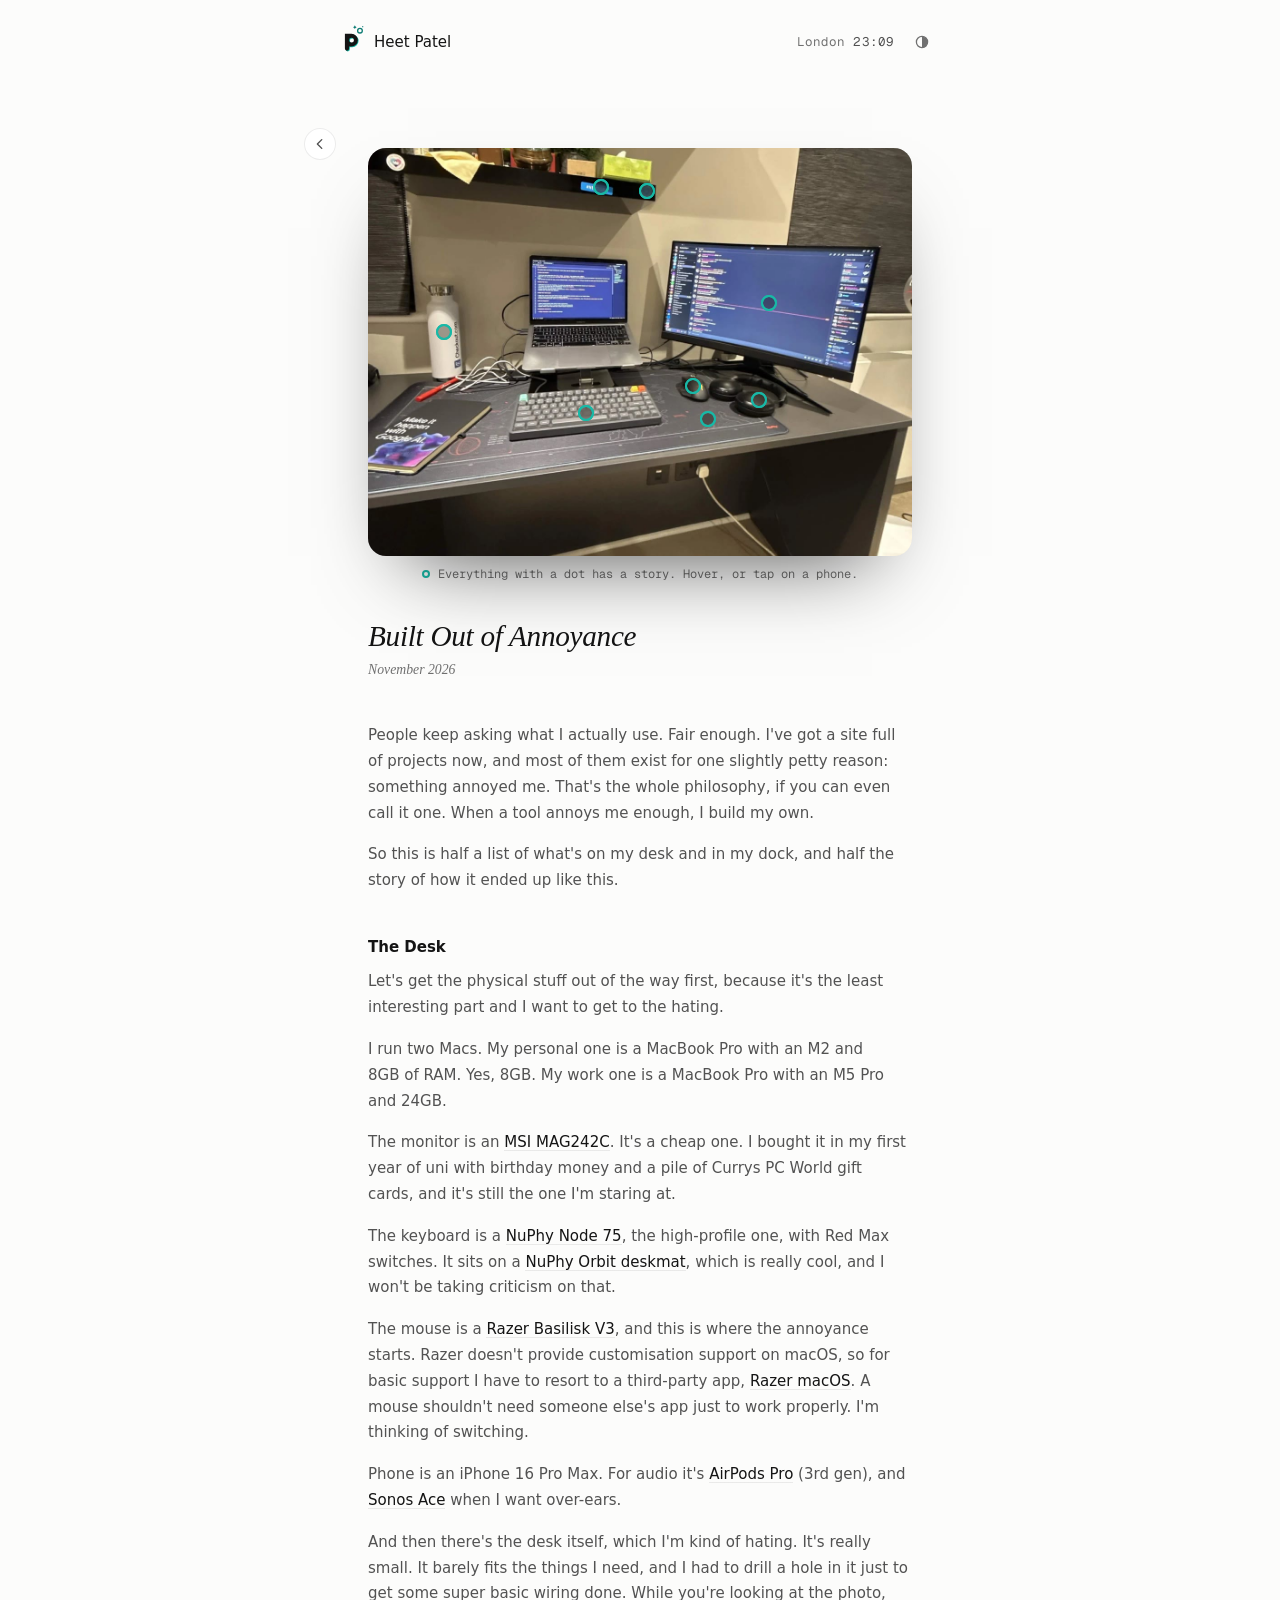
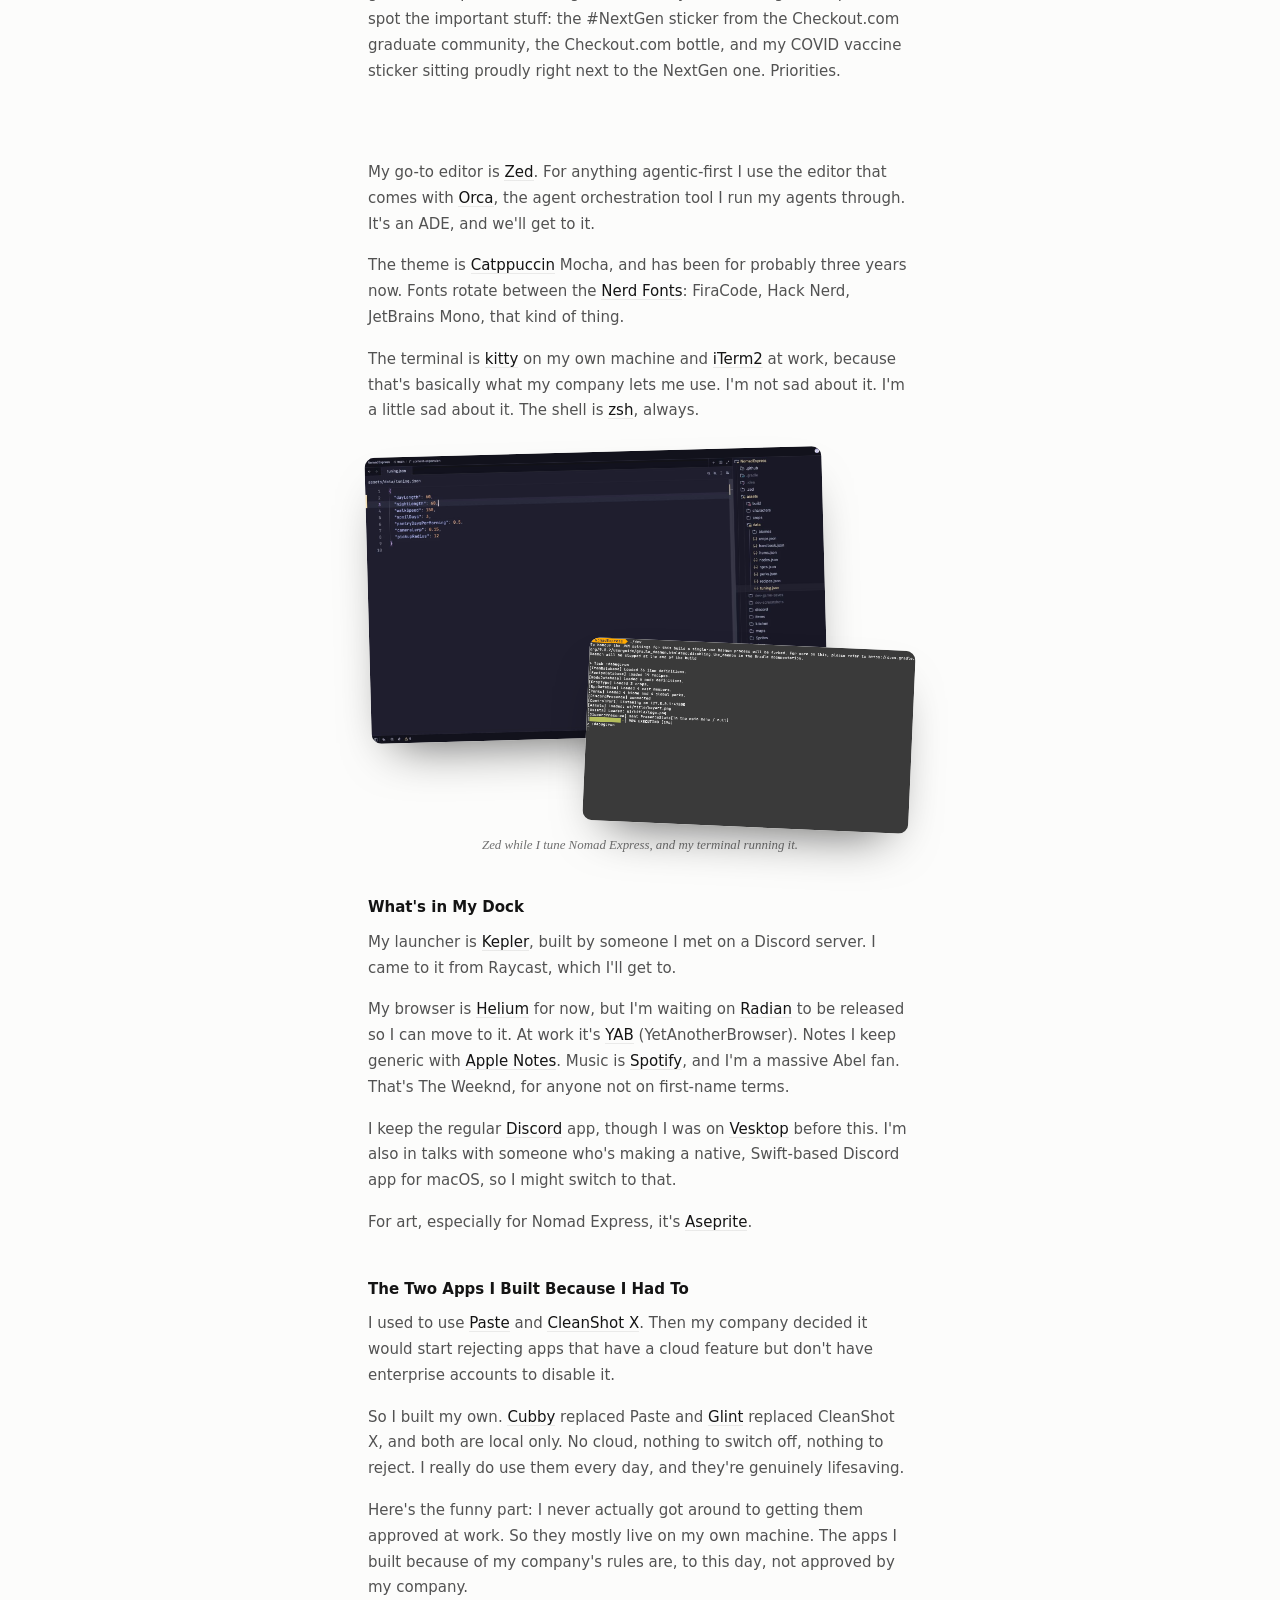
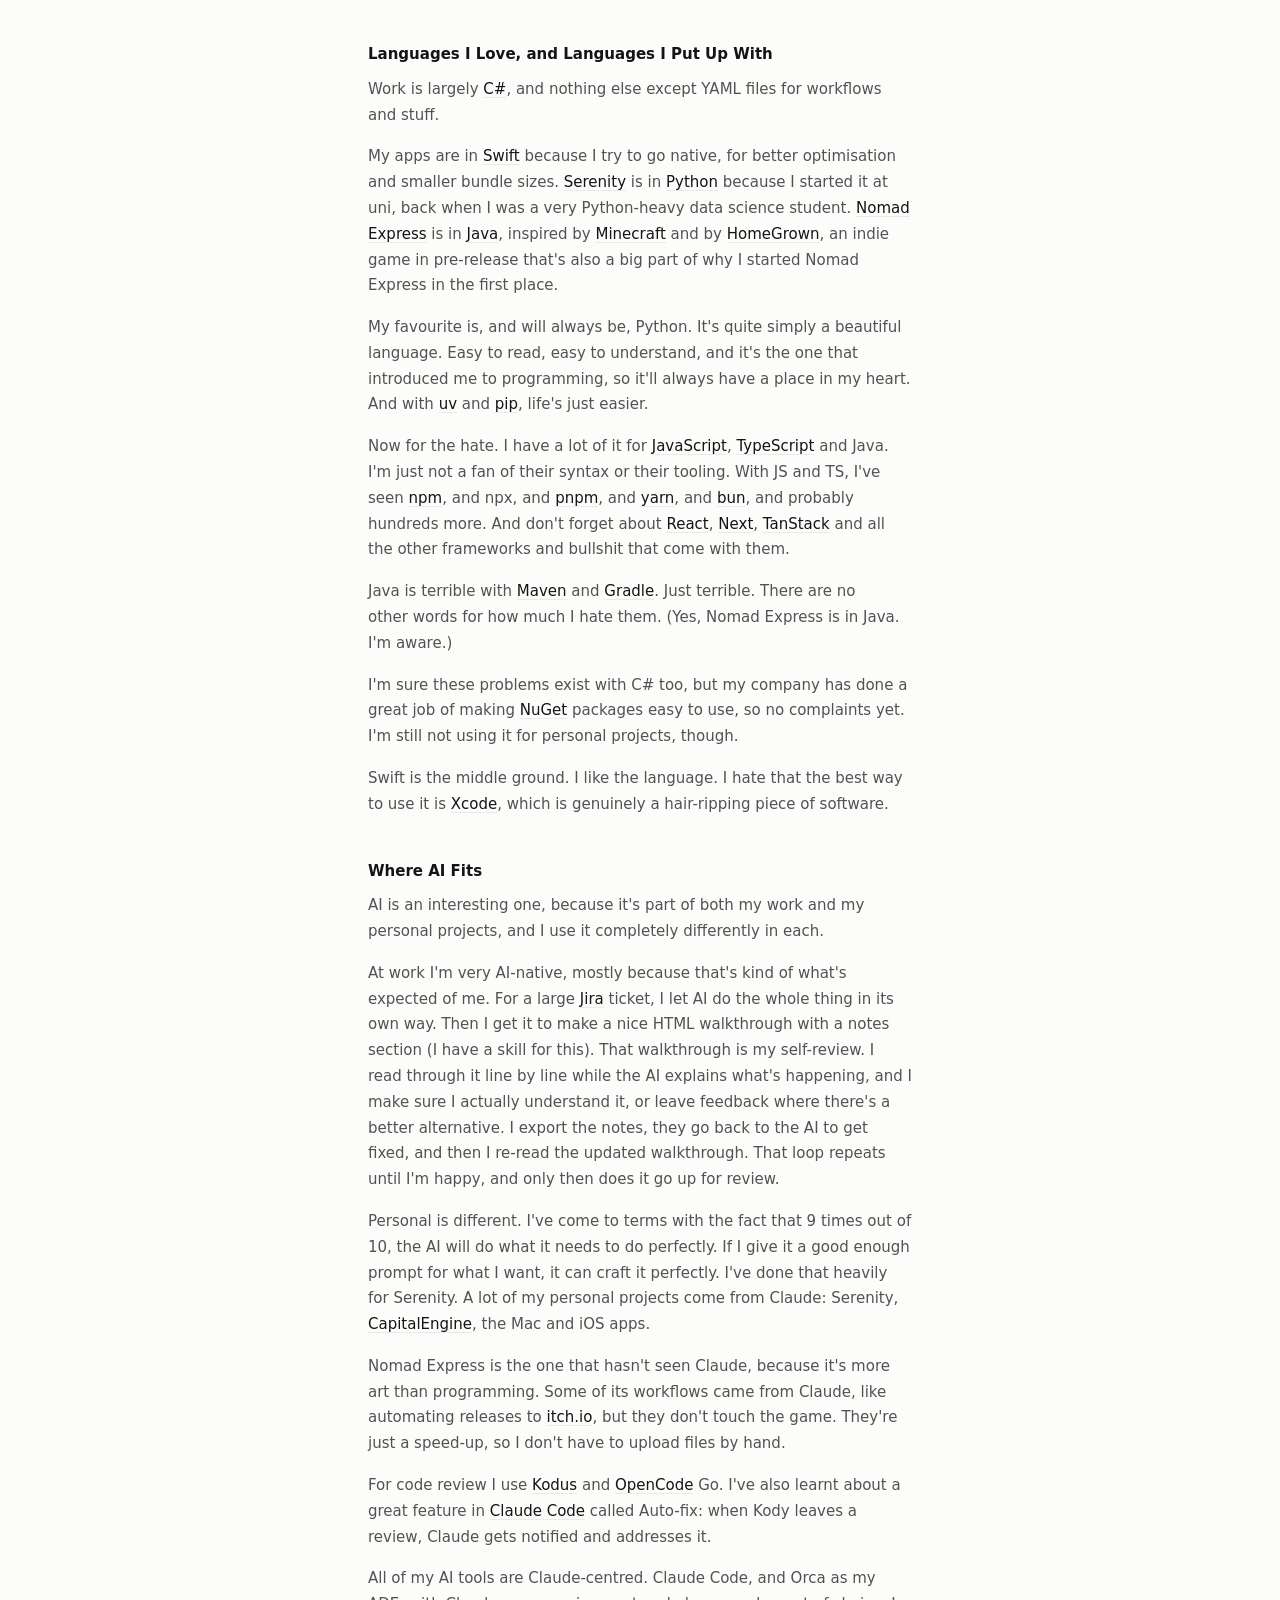
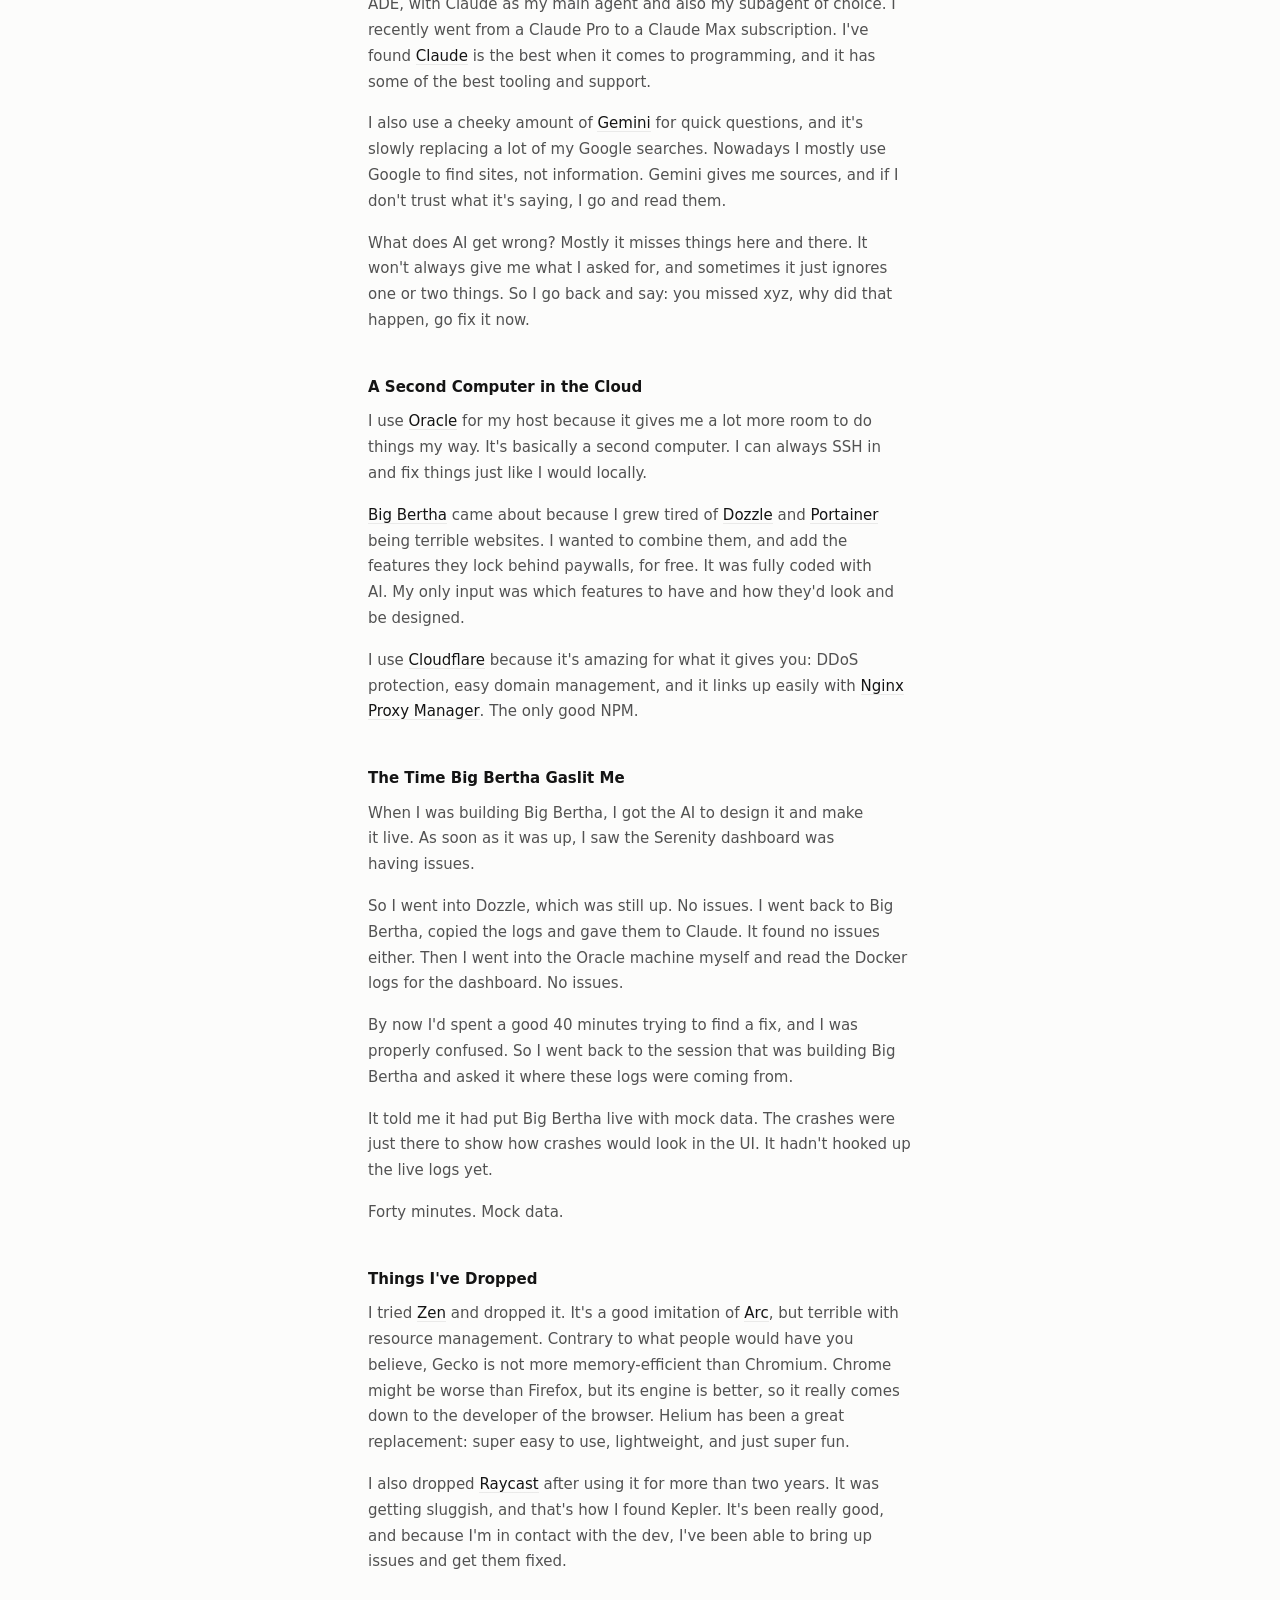
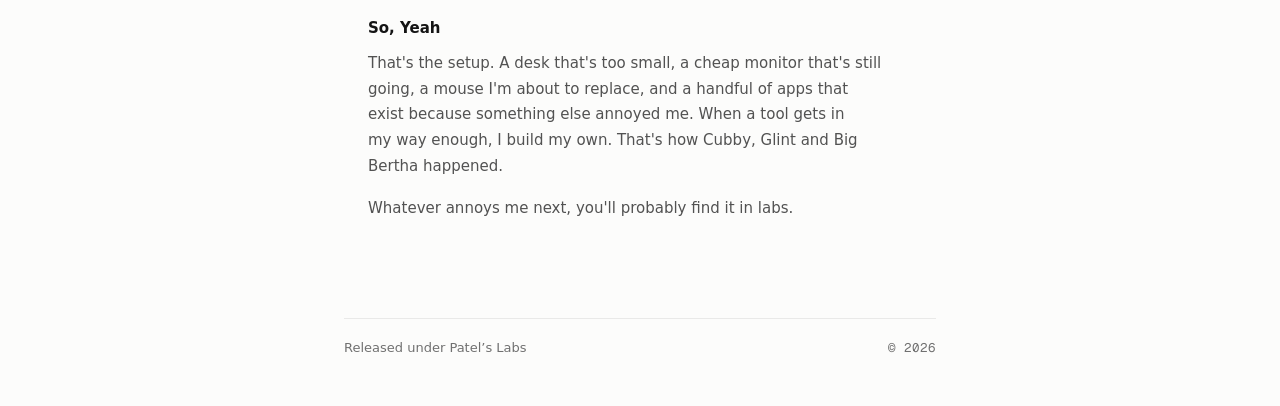
==== commit 74e82ee3: "Smooth zoom close, arrow-key gallery for grouped images, no focus ring after mouse close" ====
--- a/lab-notes/built-out-of-annoyance/index.html
+++ b/lab-notes/built-out-of-annoyance/index.html
@@ -103,7 +103,7 @@
 <p class="rv">The terminal is <a class="tool" data-tool="kitty">kitty</a> on my own machine and <a class="tool" data-tool="iterm">iTerm2</a> at work, because that's basically what my company lets me use. I'm not sad about it. I'm a little sad about it. The shell is <a class="tool" data-tool="zsh">zsh</a>, always.</p>
 
 <figure class="stack rv">
-  <div class="stack-cards">
+  <div class="stack-cards" data-gallery>
     <div class="card c1" data-zoom tabindex="0" role="button" aria-label="Open the Zed screenshot"><img src="/assets/notes/built-out-of-annoyance/zed.jpg" alt="Zed with a JSON tuning file open, the Nomad Express project tree on the right" width="1600" height="1000" loading="lazy"></div>
     <div class="card c2" data-zoom tabindex="0" role="button" aria-label="Open the terminal screenshot"><img src="/assets/notes/built-out-of-annoyance/terminal.png" alt="A terminal running Nomad Express through Gradle, loading items, recipes, NPCs and perks" width="1264" height="707" loading="lazy"></div>
   </div>
--- a/notes.css
+++ b/notes.css
@@ -135,20 +135,33 @@
 }
 
 /* ---------- zoom: the image grows out of its place on the page ---------- */
-.zoom {
-  position: fixed; inset: 0; z-index: 50; cursor: zoom-out;
-  background: rgba(8, 8, 9, 0); -webkit-backdrop-filter: blur(0); backdrop-filter: blur(0);
-  transition: background 0.45s var(--ease), backdrop-filter 0.45s var(--ease), -webkit-backdrop-filter 0.45s var(--ease);
+.zoom { position: fixed; inset: 0; z-index: 50; cursor: zoom-out; touch-action: pan-y; }
+.zoom-bg {
+  position: absolute; inset: 0; background: rgba(8, 8, 9, 0.86);
+  -webkit-backdrop-filter: blur(10px); backdrop-filter: blur(10px);
+  opacity: 0; transition: opacity 0.45s var(--ease);   /* fade a fixed blur; animating the blur radius stutters */
 }
-.zoom.on { background: rgba(8, 8, 9, 0.84); -webkit-backdrop-filter: blur(8px); backdrop-filter: blur(8px); }
-.zoom img { position: fixed; left: 0; top: 0; transform-origin: 0 0; border-radius: 10px; will-change: transform, clip-path; }
-.zoom-close {
-  position: fixed; top: 18px; right: 18px; width: 36px; height: 36px; border-radius: 50%; border: 0;
+.zoom.on .zoom-bg { opacity: 1; }
+.zoom-img { position: fixed; left: 0; top: 0; transform-origin: 0 0; will-change: transform, clip-path, opacity; }
+.zoom-btn {
+  position: fixed; z-index: 2; width: 40px; height: 40px; border-radius: 50%; border: 0;
   background: rgba(255, 255, 255, 0.1); color: #fff; cursor: pointer; display: grid; place-items: center;
-  opacity: 0; transition: opacity 0.3s var(--ease) 0.15s, background 0.2s;
+  opacity: 0; transition: opacity 0.3s var(--ease), background 0.2s, transform 0.3s var(--ease);
 }
-.zoom.on .zoom-close { opacity: 1; }
-.zoom-close:hover { background: rgba(255, 255, 255, 0.2); }
+.zoom.on .zoom-btn { opacity: 1; transition-delay: 0.15s, 0s, 0s; }
+.zoom-btn:hover { background: rgba(255, 255, 255, 0.2); }
+.zoom-close { top: 18px; right: 18px; }
+.zoom-prev { left: 18px; top: 50%; margin-top: -20px; }
+.zoom-next { right: 18px; top: 50%; margin-top: -20px; }
+.zoom-prev:hover { transform: translateX(-2px); }
+.zoom-next:hover { transform: translateX(2px); }
+.zoom-count {
+  position: fixed; z-index: 2; left: 0; right: 0; bottom: 18px; text-align: center;
+  font: 400 12px/1 var(--mono); color: rgba(255, 255, 255, 0.7);
+  opacity: 0; transition: opacity 0.3s var(--ease) 0.15s;
+}
+.zoom.on .zoom-count { opacity: 1; }
+@media (max-width: 600px) { .zoom-prev, .zoom-next { display: none; } } /* swipe instead */
 [data-zoom].zooming img { visibility: hidden; }
 
 @media (prefers-reduced-motion: reduce) {
